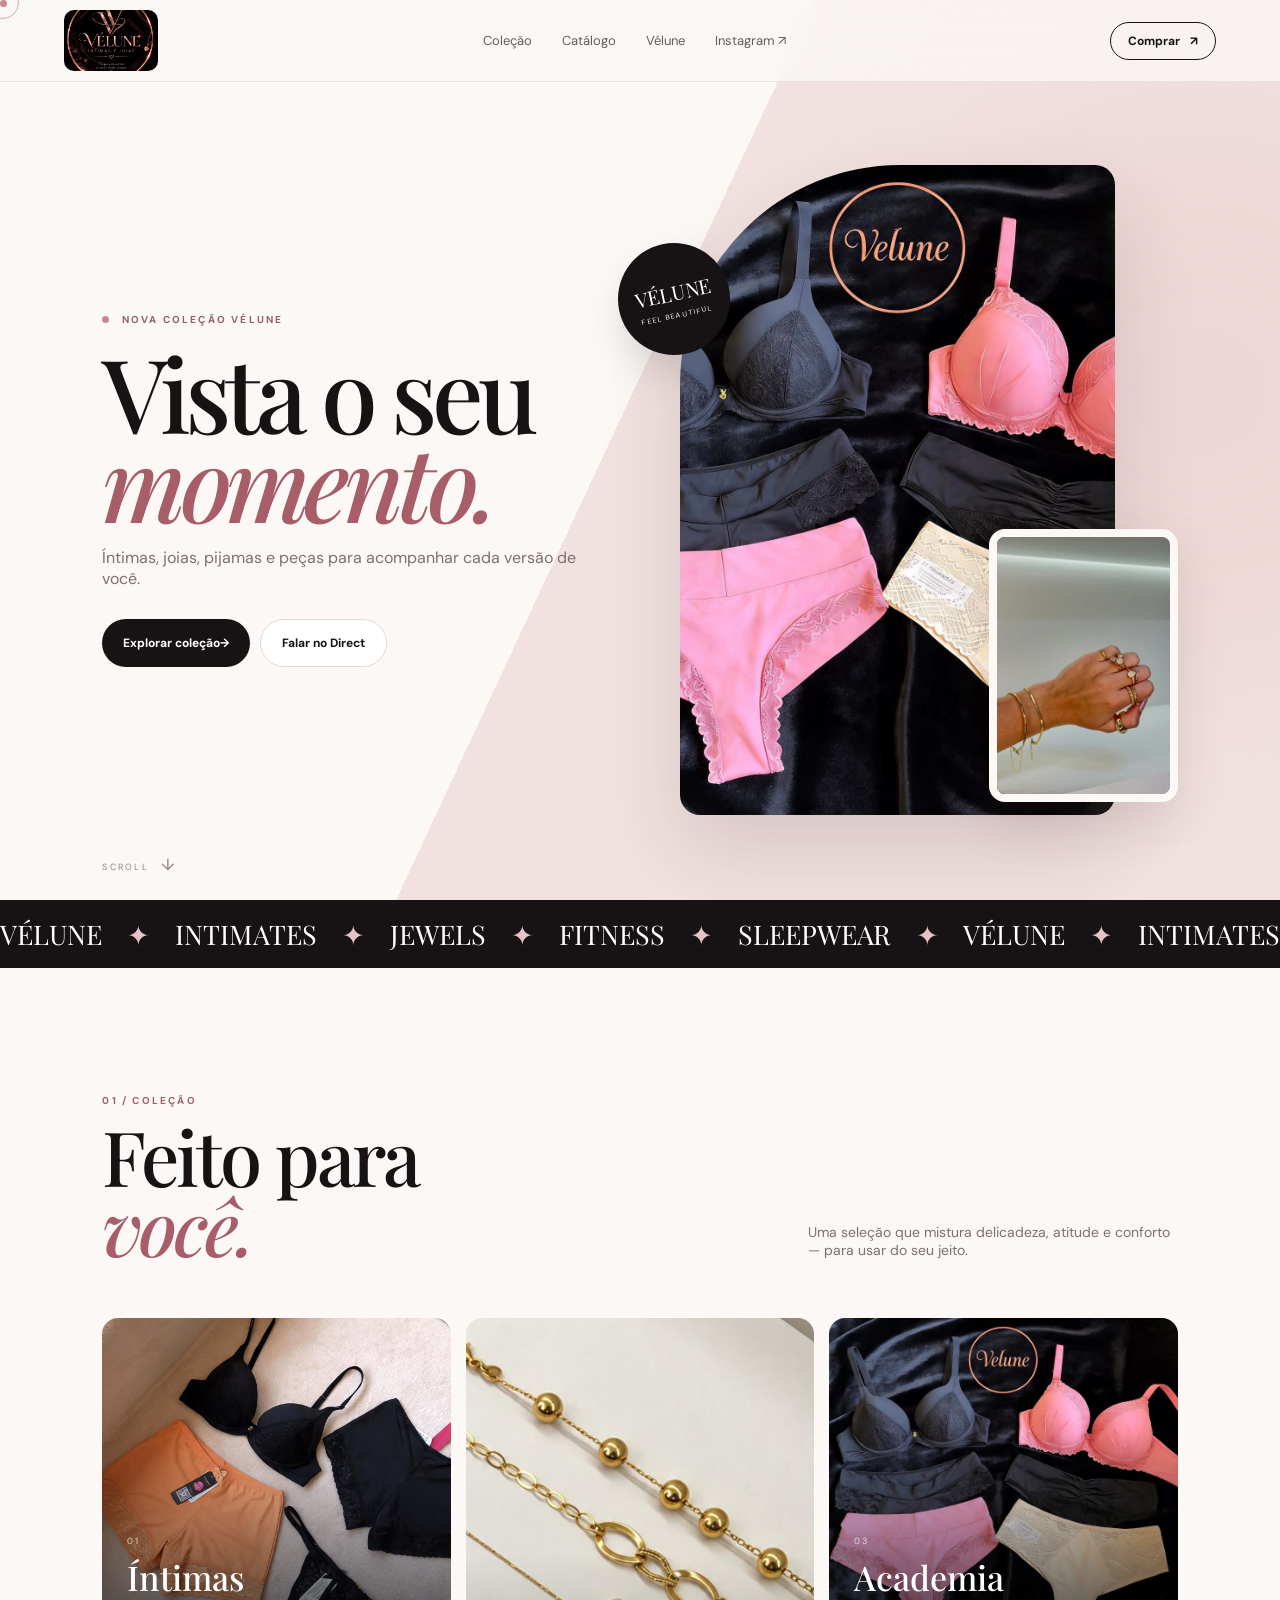
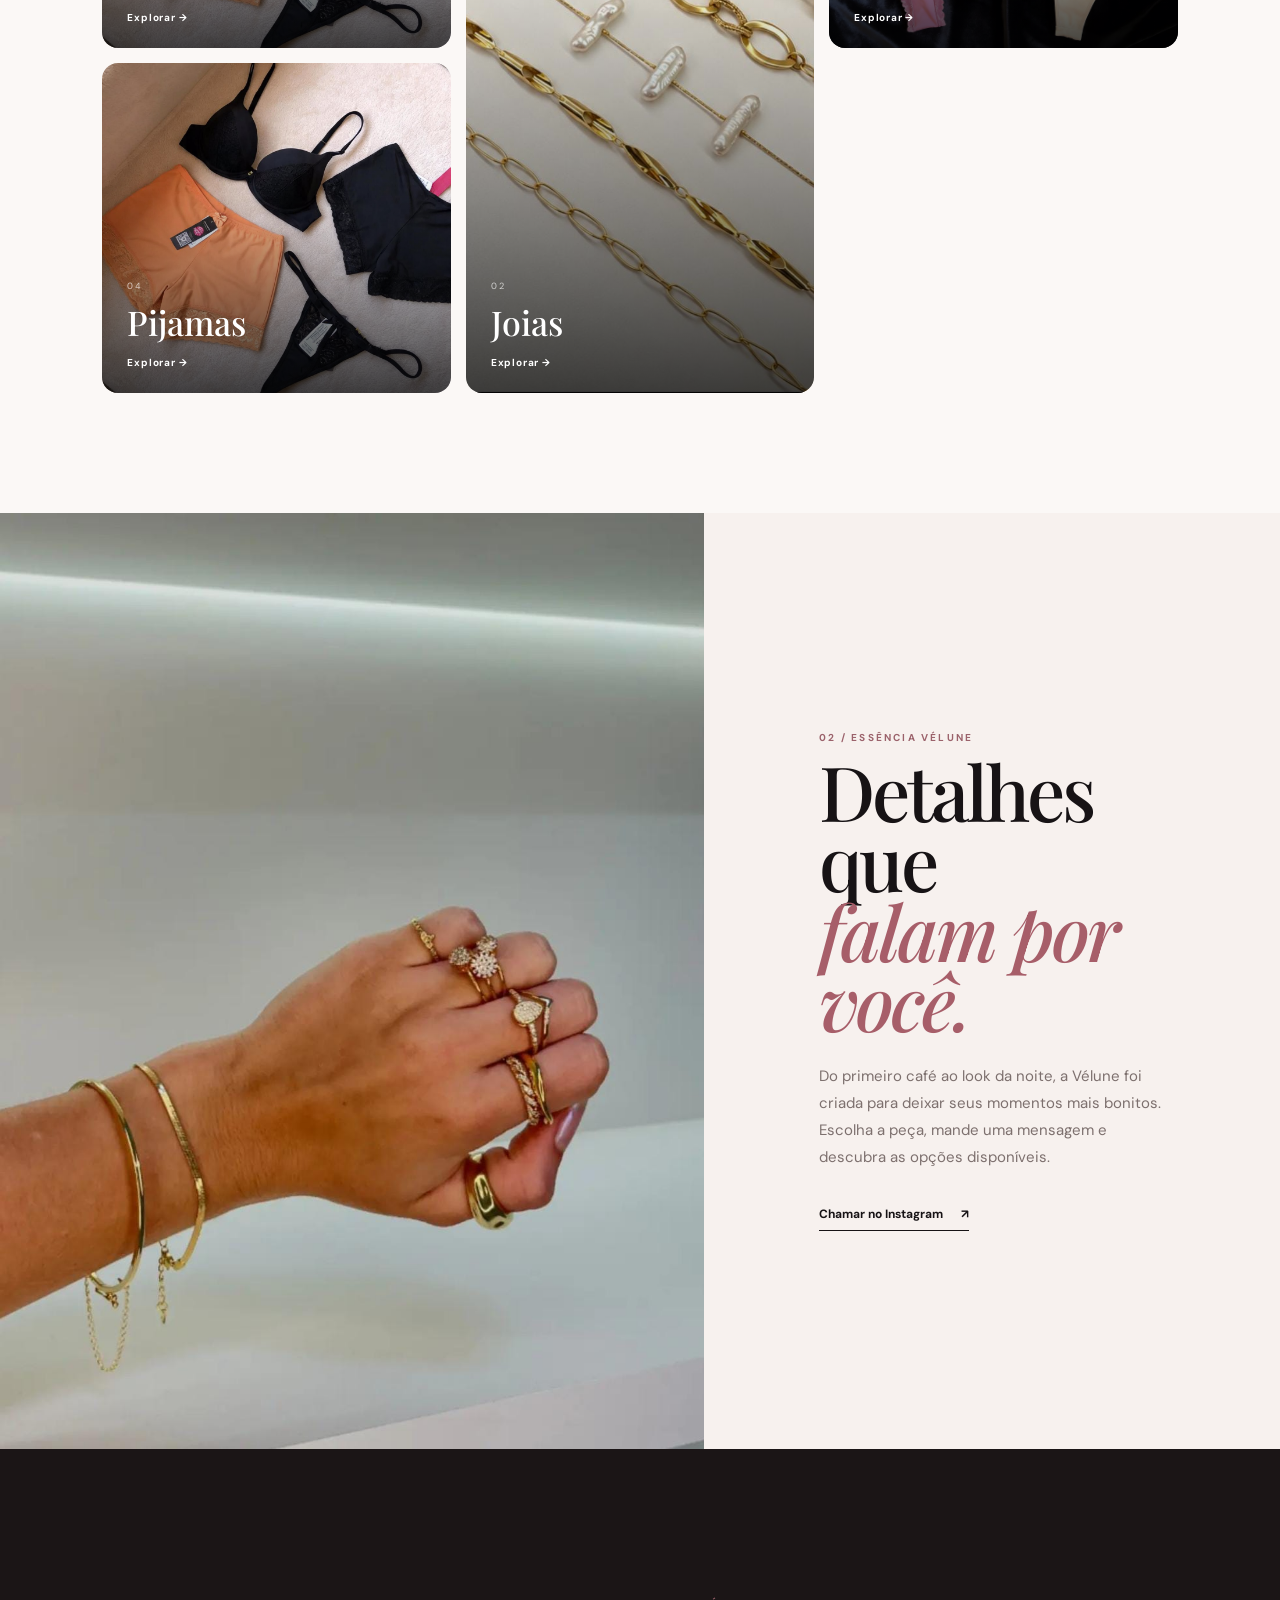
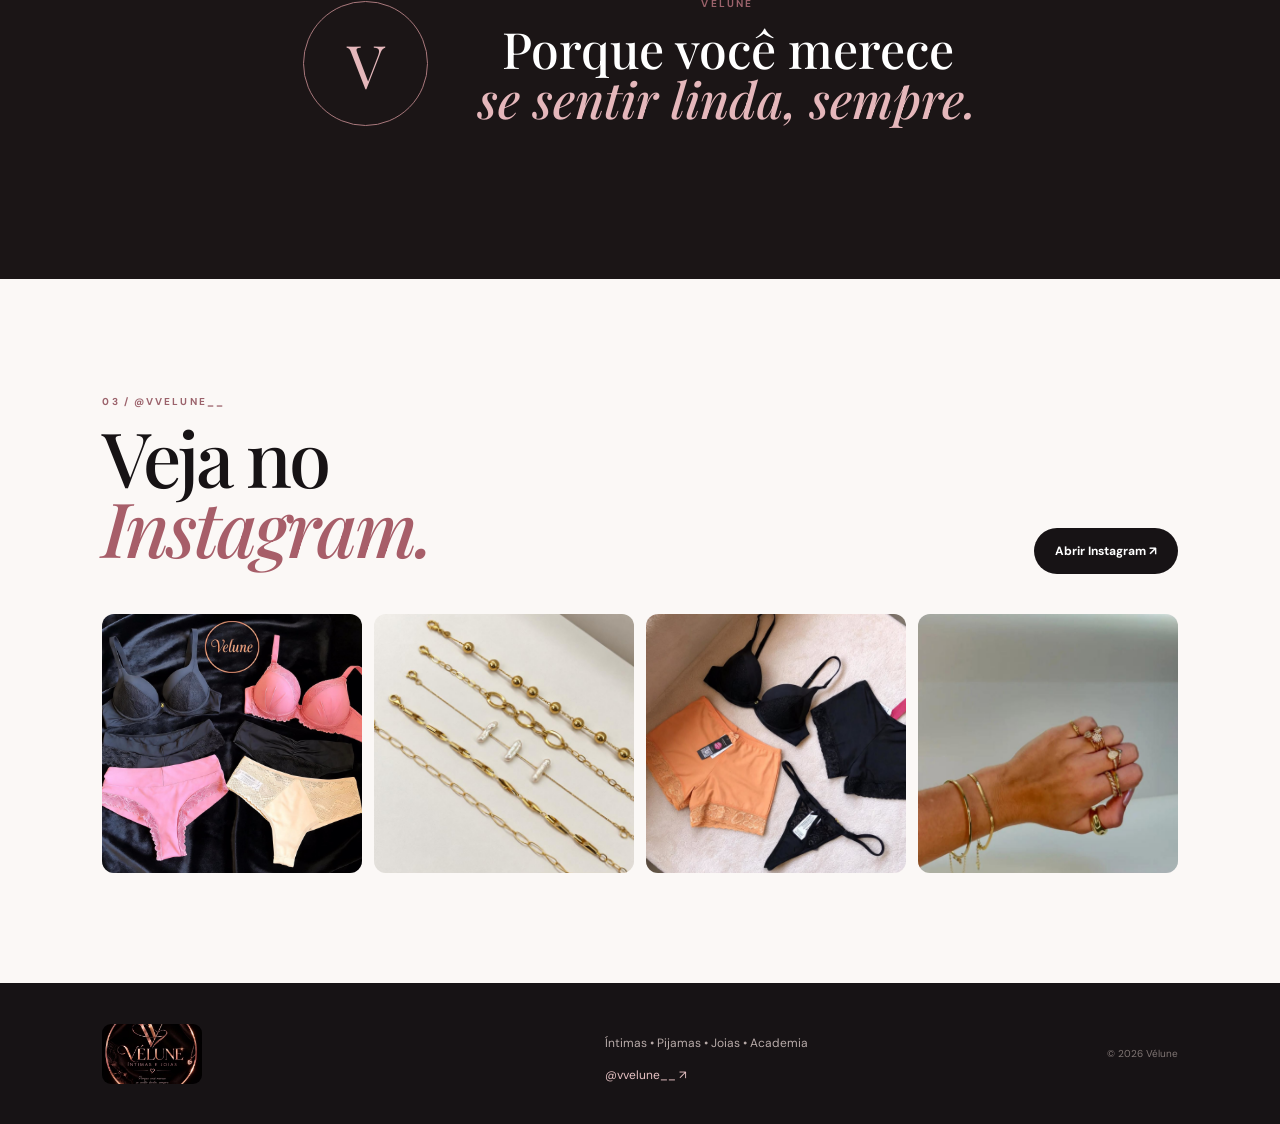
==== index.html @ fad0ec9d "Add files via upload" ====
<!DOCTYPE html>
<html lang="pt-BR">
<head>
<meta charset="UTF-8">
<meta name="viewport" content="width=device-width,initial-scale=1">
<title>Vélune — íntimas, joias & lifestyle</title>
<meta name="description" content="Vélune — lingerie, pijamas, joias e moda fitness.">
<link rel="preconnect" href="https://fonts.googleapis.com">
<link rel="preconnect" href="https://fonts.gstatic.com" crossorigin>
<link href="https://fonts.googleapis.com/css2?family=DM+Sans:wght@400;500;600;700&family=Playfair+Display:ital,wght@0,500;0,600;1,500&display=swap" rel="stylesheet">
<link rel="stylesheet" href="style.css">
</head>
<body>
<div class="cursor"></div>
<div class="cursor-ring"></div>

<header class="header">
  <a href="index.html" class="logo"><img src="assets/logo-principal.jpeg" alt="Vélune"></a>
  <nav class="nav" aria-label="Navegação principal">
    <a href="#colecao">Coleção</a><a href="catalogo.html">Catálogo</a><a href="#sobre">Vélune</a>
    <a href="https://www.instagram.com/vvelune__/" target="_blank" rel="noopener noreferrer" rel="noopener noreferrer">Instagram ↗</a>
  </nav>
  <a class="header-btn" href="catalogo.html">Comprar <span>↗</span></a>
  <button class="menu" aria-label="Abrir menu" aria-expanded="false" type="button">☰</button>
</header>

<main>
<section class="hero">
  <div class="hero-bg"></div>
  <div class="hero-content reveal">
    <div class="pill"><span></span> NOVA COLEÇÃO VÉLUNE</div>
    <h1>Vista o seu<br><i>momento.</i></h1>
    <p>Íntimas, joias, pijamas e peças para acompanhar cada versão de você.</p>
    <div class="hero-buttons">
      <a class="btn btn-dark" href="catalogo.html">Explorar coleção <b>→</b></a>
      <a class="btn btn-light" href="https://ig.me/m/vvelune__" target="_blank" rel="noopener noreferrer">Falar no Direct</a>
    </div>
  </div>
  <div class="hero-gallery reveal">
    <div class="hero-main float"><img src="assets/intimas-variedades.jpeg" alt="Peças Vélune"></div>
    <div class="hero-side float-slow"><img src="assets/joias-mao.jpeg" alt="Joias Vélune"></div>
    <div class="circle-stamp">VÉLUNE<br><small>FEEL BEAUTIFUL</small></div>
  </div>
  <div class="scroll">SCROLL <span>↓</span></div>
</section>

<div class="ticker"><div>VÉLUNE <span>✦</span> INTIMATES <span>✦</span> JEWELS <span>✦</span> FITNESS <span>✦</span> SLEEPWEAR <span>✦</span> VÉLUNE <span>✦</span> INTIMATES <span>✦</span> JEWELS <span>✦</span></div></div>

<section id="colecao" class="section collection">
  <div class="section-top reveal"><div><small>01 / COLEÇÃO</small><h2>Feito para<br><i>você.</i></h2></div><p>Uma seleção que mistura delicadeza, atitude e conforto — para usar do seu jeito.</p></div>
  <div class="cards">
    <a class="collection-card reveal" href="catalogo.html#intimas">
      <img src="assets/intimas-conjunto.jpeg" alt="Íntimas">
      <div class="overlay"></div><div class="card-copy"><span>01</span><h3>Íntimas</h3><b>Explorar →</b></div>
    </a>
    <a class="collection-card tall reveal" href="catalogo.html#joias">
      <img src="assets/joias-colecao.jpeg" alt="Joias">
      <div class="overlay"></div><div class="card-copy"><span>02</span><h3>Joias</h3><b>Explorar →</b></div>
    </a>
    <a class="collection-card reveal" href="catalogo.html#fitness">
      <img src="assets/intimas-variedades.jpeg" alt="Academia — consulte os modelos disponíveis">
      <div class="overlay"></div><div class="card-copy"><span>03</span><h3>Academia</h3><b>Explorar →</b></div>
    </a>
    <a class="collection-card reveal" href="catalogo.html#pijamas">
      <img src="assets/intimas-conjunto.jpeg" alt="Pijamas — consulte os modelos disponíveis">
      <div class="overlay"></div><div class="card-copy"><span>04</span><h3>Pijamas</h3><b>Explorar →</b></div>
    </a>
  </div>
</section>

<section class="editorial">
  <div class="editorial-photo reveal"><img src="assets/joias-mao.jpeg" alt="Joias douradas"></div>
  <div class="editorial-copy reveal">
    <small>02 / ESSÊNCIA VÉLUNE</small>
    <h2>Detalhes que<br><i>falam por você.</i></h2>
    <p>Do primeiro café ao look da noite, a Vélune foi criada para deixar seus momentos mais bonitos. Escolha a peça, mande uma mensagem e descubra as opções disponíveis.</p>
    <a class="underlink" href="https://ig.me/m/vvelune__" target="_blank" rel="noopener noreferrer">Chamar no Instagram <span>↗</span></a>
  </div>
</section>

<section id="sobre" class="statement reveal">
  <div class="statement-mark">V</div>
  <div><small>VÉLUNE</small><h2>Porque você merece<br><i>se sentir linda, sempre.</i></h2></div>
</section>

<section class="instagram">
  <div class="ig-head reveal"><div><small>03 / @VVELUNE__</small><h2>Veja no<br><i>Instagram.</i></h2></div><a href="https://www.instagram.com/vvelune__/" target="_blank" rel="noopener noreferrer" class="btn btn-dark">Abrir Instagram ↗</a></div>
  <div class="ig-grid">
    <img class="reveal" src="assets/intimas-variedades.jpeg" alt="">
    <img class="reveal" src="assets/joias-colecao.jpeg" alt="">
    <img class="reveal" src="assets/intimas-conjunto.jpeg" alt="">
    <img class="reveal" src="assets/joias-mao.jpeg" alt="">
  </div>
</section>
</main>

<footer><div class="footer-logo"><img src="assets/logo-principal.jpeg" alt="Vélune"></div><div><p>Íntimas • Pijamas • Joias • Academia</p><a href="https://www.instagram.com/vvelune__/" target="_blank" rel="noopener noreferrer">@vvelune__ ↗</a></div><small>© 2026 Vélune</small></footer>
<script src="script.js"></script>
</body>
</html>
---- style.css ----
:root{--ink:#171315;--rose:#c88791;--rose2:#e8c3c5;--cream:#f7f1ee;--line:#e6d9d5;--muted:#7d706e;--white:#fff}
*{box-sizing:border-box}html{scroll-behavior:smooth}body{margin:0;color:var(--ink);background:#fbf8f6;font-family:"DM Sans",sans-serif;overflow-x:hidden}a{text-decoration:none;color:inherit}img{display:block;width:100%;height:100%;object-fit:cover}.header{height:82px;padding:9px 5vw;display:flex;align-items:center;justify-content:space-between;gap:30px;position:fixed;top:0;width:100%;z-index:30;background:rgba(251,248,246,.8);backdrop-filter:blur(18px);border-bottom:1px solid rgba(230,217,213,.65)}.logo{width:94px;height:61px;border-radius:10px;overflow:hidden;background:#fff}.nav{display:flex;gap:30px;font-size:13px;color:#665c59}.nav a{position:relative;padding:8px 0}.nav a:after{content:"";position:absolute;left:0;bottom:0;width:0;height:1px;background:var(--rose);transition:.3s}.nav a:hover:after,.nav .active:after{width:100%}.header-btn{border:1px solid var(--ink);border-radius:100px;padding:10px 17px;font-size:12px;font-weight:700}.header-btn span{margin-left:7px}.menu{display:none;background:none;border:0;font-size:22px}.hero{min-height:100vh;padding:150px 8vw 70px;display:grid;grid-template-columns:.95fr 1.05fr;gap:6vw;align-items:center;position:relative;overflow:hidden;background:linear-gradient(115deg,#fbf8f6 48%,#f1e2df 48%)}.hero-bg{position:absolute;width:600px;height:600px;border-radius:50%;background:#e7c1c3;filter:blur(90px);opacity:.3;right:-220px;top:90px;animation:pulse 7s ease-in-out infinite}.hero-content{position:relative;z-index:2}.pill{font-size:10px;letter-spacing:.22em;font-weight:700;color:#916069}.pill span{display:inline-block;width:7px;height:7px;border-radius:50%;background:var(--rose);margin-right:8px;animation:blink 1.5s infinite}.hero h1{font-family:"Playfair Display",serif;font-size:clamp(62px,8vw,112px);line-height:.86;font-weight:500;letter-spacing:-.055em;margin:22px 0}.hero h1 i,.section h2 i,.editorial h2 i,.statement h2 i,.ig-head h2 i,.catalog-hero h1 i{font-weight:500;color:#a75e69}.hero-content>p{max-width:480px;color:var(--muted);font-size:16px}.hero-buttons{display:flex;gap:10px;flex-wrap:wrap;margin-top:30px}.btn{display:inline-flex;align-items:center;justify-content:center;padding:15px 21px;border-radius:100px;font-size:12px;font-weight:700;transition:.25s}.btn:hover{transform:translateY(-4px);box-shadow:0 15px 30px #4c25251a}.btn-dark{background:var(--ink);color:#fff}.btn-light{background:#fff;border:1px solid var(--line)}.hero-gallery{height:650px;position:relative;max-width:630px;width:100%;justify-self:end}.hero-main{position:absolute;inset:0 12% 0 5%;border-radius:220px 20px 20px 20px;overflow:hidden;box-shadow:0 35px 80px #44282a26}.hero-side{position:absolute;width:36%;height:42%;right:0;bottom:2%;border:8px solid #fbf8f6;border-radius:16px;overflow:hidden;box-shadow:0 20px 50px #44282a20}.circle-stamp{position:absolute;left:-35px;top:12%;width:112px;height:112px;border-radius:50%;background:var(--ink);color:#fff;display:flex;flex-direction:column;align-items:center;justify-content:center;text-align:center;font-family:"Playfair Display",serif;font-size:20px;transform:rotate(-12deg);box-shadow:0 20px 40px #0002}.circle-stamp small{font:7px "DM Sans";letter-spacing:.18em;margin-top:5px}.float{animation:float 5s ease-in-out infinite}.float-slow{animation:float 6.5s ease-in-out infinite reverse}.scroll{position:absolute;bottom:25px;left:8vw;font-size:9px;letter-spacing:.25em;color:#8e817e}.scroll span{font-size:16px;margin-left:8px}.ticker{overflow:hidden;white-space:nowrap;background:var(--ink);color:#fff;font-family:"Playfair Display",serif;font-size:27px;padding:16px 0}.ticker div{display:inline-block;animation:ticker 25s linear infinite}.ticker span{color:var(--rose2);margin:0 18px}.section{padding:120px 8vw}.section-top{display:flex;justify-content:space-between;align-items:end;margin-bottom:45px}.section-top small,.editorial small,.statement small,.ig-head small,.catalog-hero small{font-size:10px;letter-spacing:.22em;font-weight:700;color:#9b626b}.section h2,.editorial h2,.ig-head h2{font:500 clamp(48px,6vw,76px)/.92 "Playfair Display";letter-spacing:-.04em;margin:12px 0}.section-top>p{max-width:370px;color:var(--muted);font-size:14px}.cards{display:grid;grid-template-columns:1fr 1fr 1fr;grid-auto-rows:330px;gap:15px}.collection-card{position:relative;overflow:hidden;border-radius:16px;cursor:pointer}.collection-card.tall{grid-row:span 2}.collection-card img{transition:transform .8s cubic-bezier(.2,.8,.2,1)}.collection-card:hover img{transform:scale(1.08)}.overlay{position:absolute;inset:0;background:linear-gradient(transparent 35%,#000b)}.card-copy{position:absolute;left:25px;right:25px;bottom:22px;color:#fff}.card-copy span{font-size:9px;letter-spacing:.2em;opacity:.7}.card-copy h3{font:500 34px "Playfair Display";margin:5px 0}.card-copy b{font-size:10px;letter-spacing:.08em}.editorial{display:grid;grid-template-columns:1.1fr .9fr;min-height:700px;background:var(--cream)}.editorial-photo{min-height:600px;overflow:hidden}.editorial-photo img{transition:transform 1.2s}.editorial:hover .editorial-photo img{transform:scale(1.04)}.editorial-copy{padding:80px 9vw;display:flex;flex-direction:column;justify-content:center}.editorial-copy p{max-width:480px;color:var(--muted);font-size:15px;line-height:1.8}.underlink{font-weight:700;font-size:12px;border-bottom:1px solid var(--ink);width:max-content;padding-bottom:8px;margin-top:20px}.underlink span{margin-left:15px}.statement{min-height:430px;background:#1b1516;color:#fff;display:flex;align-items:center;justify-content:center;text-align:center;gap:50px;padding:70px 20px}.statement-mark{width:125px;height:125px;border:1px solid #a9787c;border-radius:50%;display:grid;place-items:center;font:60px "Playfair Display";color:#e5b7bb;animation:spin 16s linear infinite}.statement h2{font:500 50px/1 "Playfair Display";margin:12px 0}.statement h2 i{color:#e5b7bb}.instagram{padding:110px 8vw}.ig-head{display:flex;justify-content:space-between;align-items:end;margin-bottom:40px}.ig-grid{display:grid;grid-template-columns:repeat(4,1fr);gap:12px}.ig-grid img{aspect-ratio:1/1;border-radius:12px;transition:transform .4s}.ig-grid img:hover{transform:translateY(-8px) rotate(1deg)}footer{background:var(--ink);color:#fff;padding:40px 8vw;display:grid;grid-template-columns:1fr 1fr auto;align-items:center;gap:30px}footer img{width:100px;height:60px;border-radius:9px}footer p,footer a{font-size:12px;color:#b8aba9}footer a{color:#e8c3c5}footer small{font-size:10px;color:#807674}.catalog-hero{padding:180px 8vw 85px;background:radial-gradient(circle at 75% 20%,#eac8ca,#fbf8f6 35%)}.catalog-hero h1{font:500 clamp(65px,9vw,120px)/.86 "Playfair Display";margin:20px 0}.catalog-hero p{max-width:600px;color:var(--muted);font-size:15px}.filters{position:sticky;top:82px;z-index:10;padding:18px 8vw;background:#fbf8f6ee;backdrop-filter:blur(14px);display:flex;gap:8px;border-bottom:1px solid var(--line)}.filters button{border:1px solid var(--line);background:#fff;padding:10px 17px;border-radius:100px;font:12px "DM Sans";cursor:pointer}.filters button.active,.filters button:hover{background:var(--ink);color:#fff}.products{padding:55px 8vw 100px;display:grid;grid-template-columns:repeat(4,1fr);gap:18px}.product{background:#fff;border:1px solid var(--line);border-radius:14px;overflow:hidden;transition:.35s}.product:hover{transform:translateY(-8px);box-shadow:0 25px 60px #4d2b2b18}.product-img{aspect-ratio:4/5;overflow:hidden}.product-img img{transition:transform .6s}.product:hover .product-img img{transform:scale(1.06)}.product-info{padding:17px}.product-info small{font-size:9px;letter-spacing:.2em;color:#9b626b}.product-info h3{font:500 23px "Playfair Display";margin:7px 0}.product-info strong{display:block;margin:9px 0 15px}.product-info a{font-size:11px;font-weight:700;border-top:1px solid var(--line);display:block;padding-top:12px}.catalog-bottom{margin:0 8vw 90px;padding:55px;text-align:center;background:#ead0d1;border-radius:20px}.catalog-bottom h2{font:500 50px "Playfair Display";margin:0 0 10px}.catalog-bottom p{color:#705c5d}.reveal{opacity:0;transform:translateY(35px);transition:opacity .8s ease,transform .8s ease}.reveal.visible{opacity:1;transform:none}.cursor,.cursor-ring{display:none;position:fixed;pointer-events:none;z-index:100}.cursor{width:7px;height:7px;background:var(--rose);border-radius:50%}.cursor-ring{width:32px;height:32px;border:1px solid #b56c7588;border-radius:50%;margin:-13px 0 0 -13px;transition:.08s}@keyframes float{50%{transform:translateY(-13px) rotate(1deg)}}@keyframes pulse{50%{transform:scale(1.15);opacity:.42}}@keyframes blink{50%{opacity:.25}}@keyframes ticker{to{transform:translateX(-50%)}}@keyframes spin{to{transform:rotate(360deg)}}@media(min-width:1000px){.cursor,.cursor-ring{display:block}}@media(max-width:850px){.header{height:70px;padding:8px 18px}.nav{display:none}.menu{display:block}.header-btn{font-size:10px}.hero{padding:125px 20px 60px;display:block;background:#fbf8f6}.hero h1{font-size:65px}.hero-gallery{height:480px;margin-top:35px}.hero-main{inset:0 8% 0 3%;border-radius:170px 15px 15px 15px}.hero-side{width:40%;height:40%}.circle-stamp{left:-5px}.scroll{display:none}.section,.instagram{padding:75px 20px}.section-top,.ig-head{display:block}.section-top>p{margin-top:25px}.cards{grid-template-columns:1fr 1fr;grid-auto-rows:260px}.collection-card.tall{grid-row:span 2}.editorial{grid-template-columns:1fr}.editorial-photo{min-height:430px}.editorial-copy{padding:60px 25px}.statement{display:block}.statement-mark{margin:0 auto 30px}.statement h2{font-size:39px}.ig-grid{grid-template-columns:1fr 1fr}.products{grid-template-columns:1fr 1fr;padding:35px 20px 70px}.filters{padding:12px 20px;top:70px;overflow:auto}.catalog-hero{padding:135px 20px 65px}.catalog-bottom{margin:0 20px 70px;padding:35px 20px}.catalog-bottom h2{font-size:38px}footer{grid-template-columns:1fr;padding:35px 20px}}@media(max-width:480px){.hero h1{font-size:56px}.hero-gallery{height:390px}.cards{grid-auto-rows:220px}.card-copy h3{font-size:27px}.products{gap:10px}.product-info{padding:12px}.product-info h3{font-size:19px}}

/* Correções de navegação, filtros e acessibilidade */
.nav{display:flex;gap:30px;font-size:13px;color:#665c59;align-items:center}
.nav a{position:relative;padding:8px 0}
.nav a:after{content:"";position:absolute;left:0;bottom:0;width:0;height:1px;background:var(--rose);transition:.3s}
.nav a:hover:after,.nav a.active:after{width:100%}
.product.is-hidden{display:none}
.product.visible{opacity:1;transform:none}
.menu{cursor:pointer;line-height:1}

@media(max-width:850px){
  .nav{
    position:absolute;
    top:70px;
    left:12px;
    right:12px;
    display:flex;
    flex-direction:column;
    align-items:stretch;
    gap:2px;
    padding:10px;
    background:rgba(251,248,246,.97);
    border:1px solid var(--line);
    border-radius:16px;
    box-shadow:0 18px 50px rgba(40,20,20,.12);
    backdrop-filter:blur(18px);
    opacity:0;
    visibility:hidden;
    transform:translateY(-8px);
    transition:.22s ease;
  }
  .nav.open{opacity:1;visibility:visible;transform:none}
  .nav a{padding:13px 12px;border-radius:10px}
  .nav a:hover{background:#f4e7e5}
  .nav a:after{display:none}
  .header-btn{margin-left:auto}
  .header{gap:10px}
  .logo{width:82px;height:54px}
  .products{grid-template-columns:repeat(2,minmax(0,1fr))}
}
@media(max-width:480px){
  .header-btn{padding:9px 12px}
  .products{grid-template-columns:1fr}
  .product-info h3{font-size:21px}
  .filters{scrollbar-width:none}
  .filters::-webkit-scrollbar{display:none}
}
@media(prefers-reduced-motion:reduce){
  html{scroll-behavior:auto}
  *,*::before,*::after{animation-duration:.01ms!important;animation-iteration-count:1!important;transition-duration:.01ms!important}
}
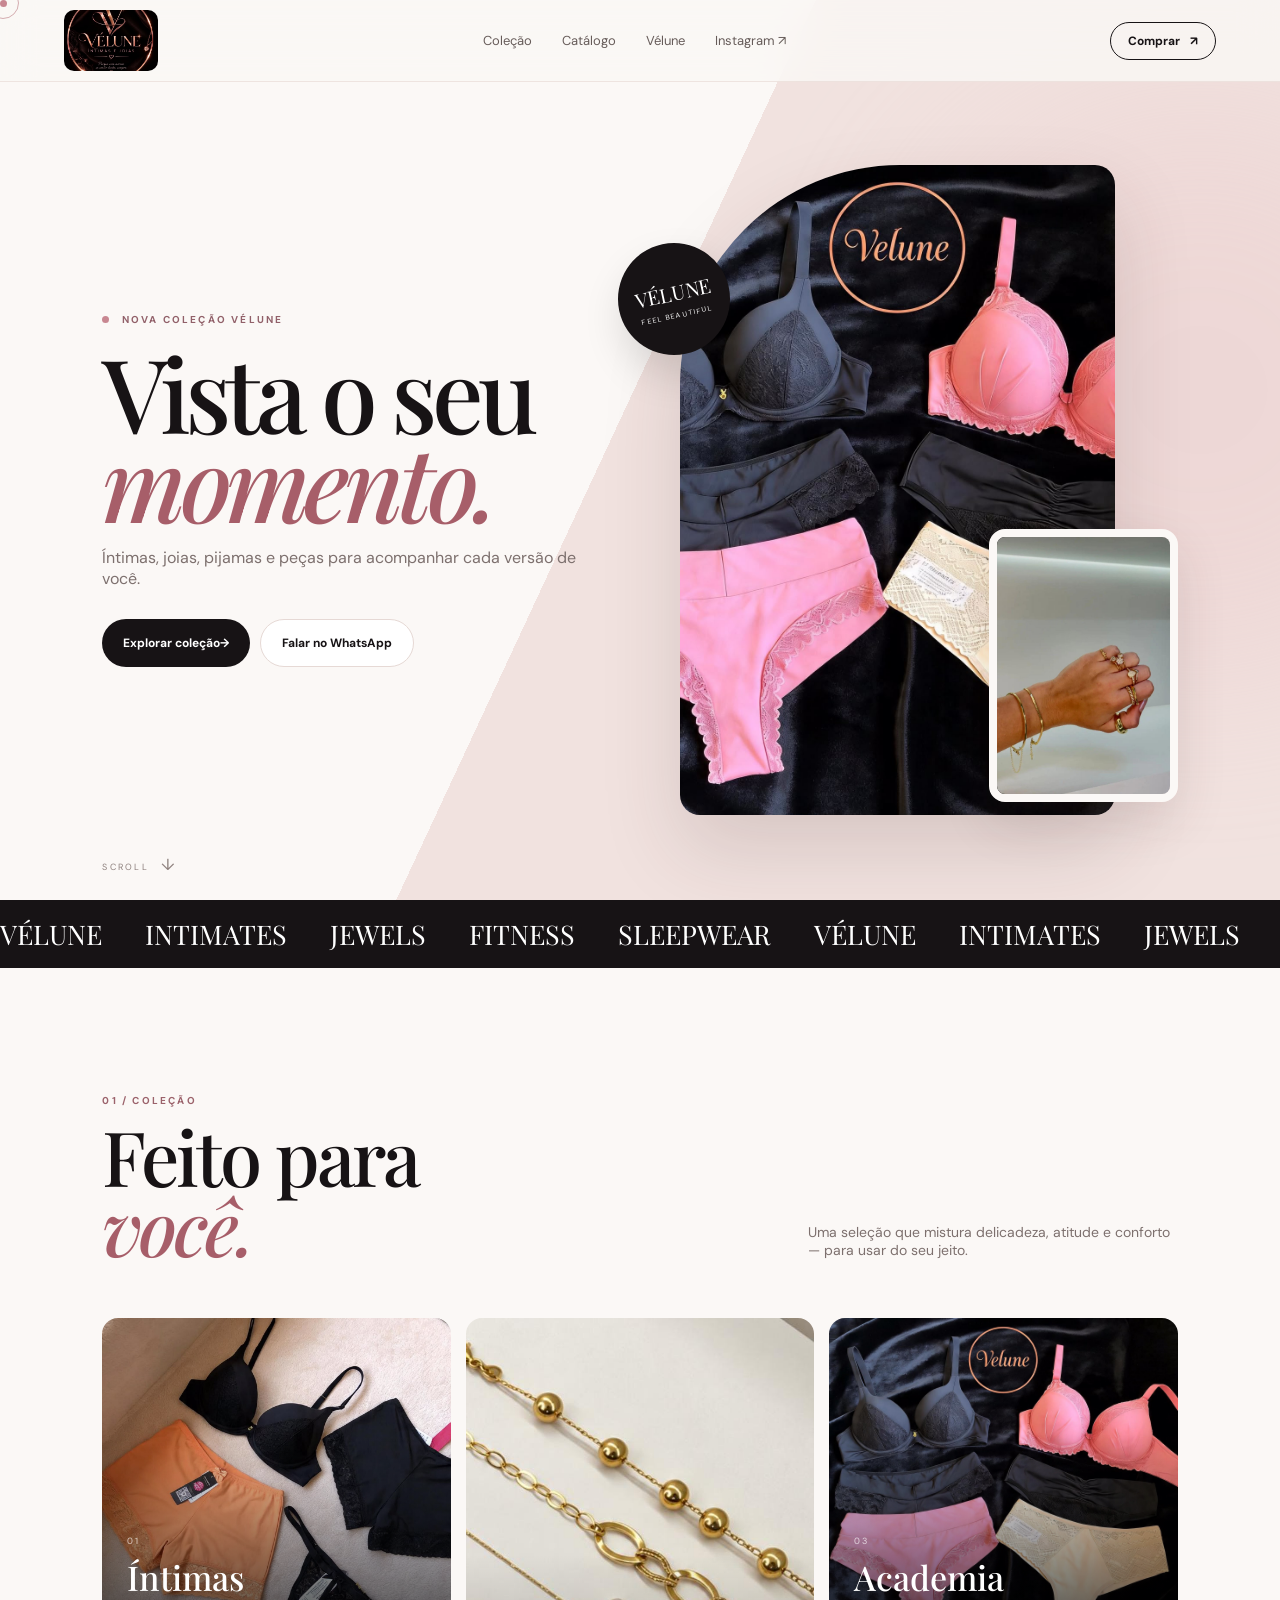
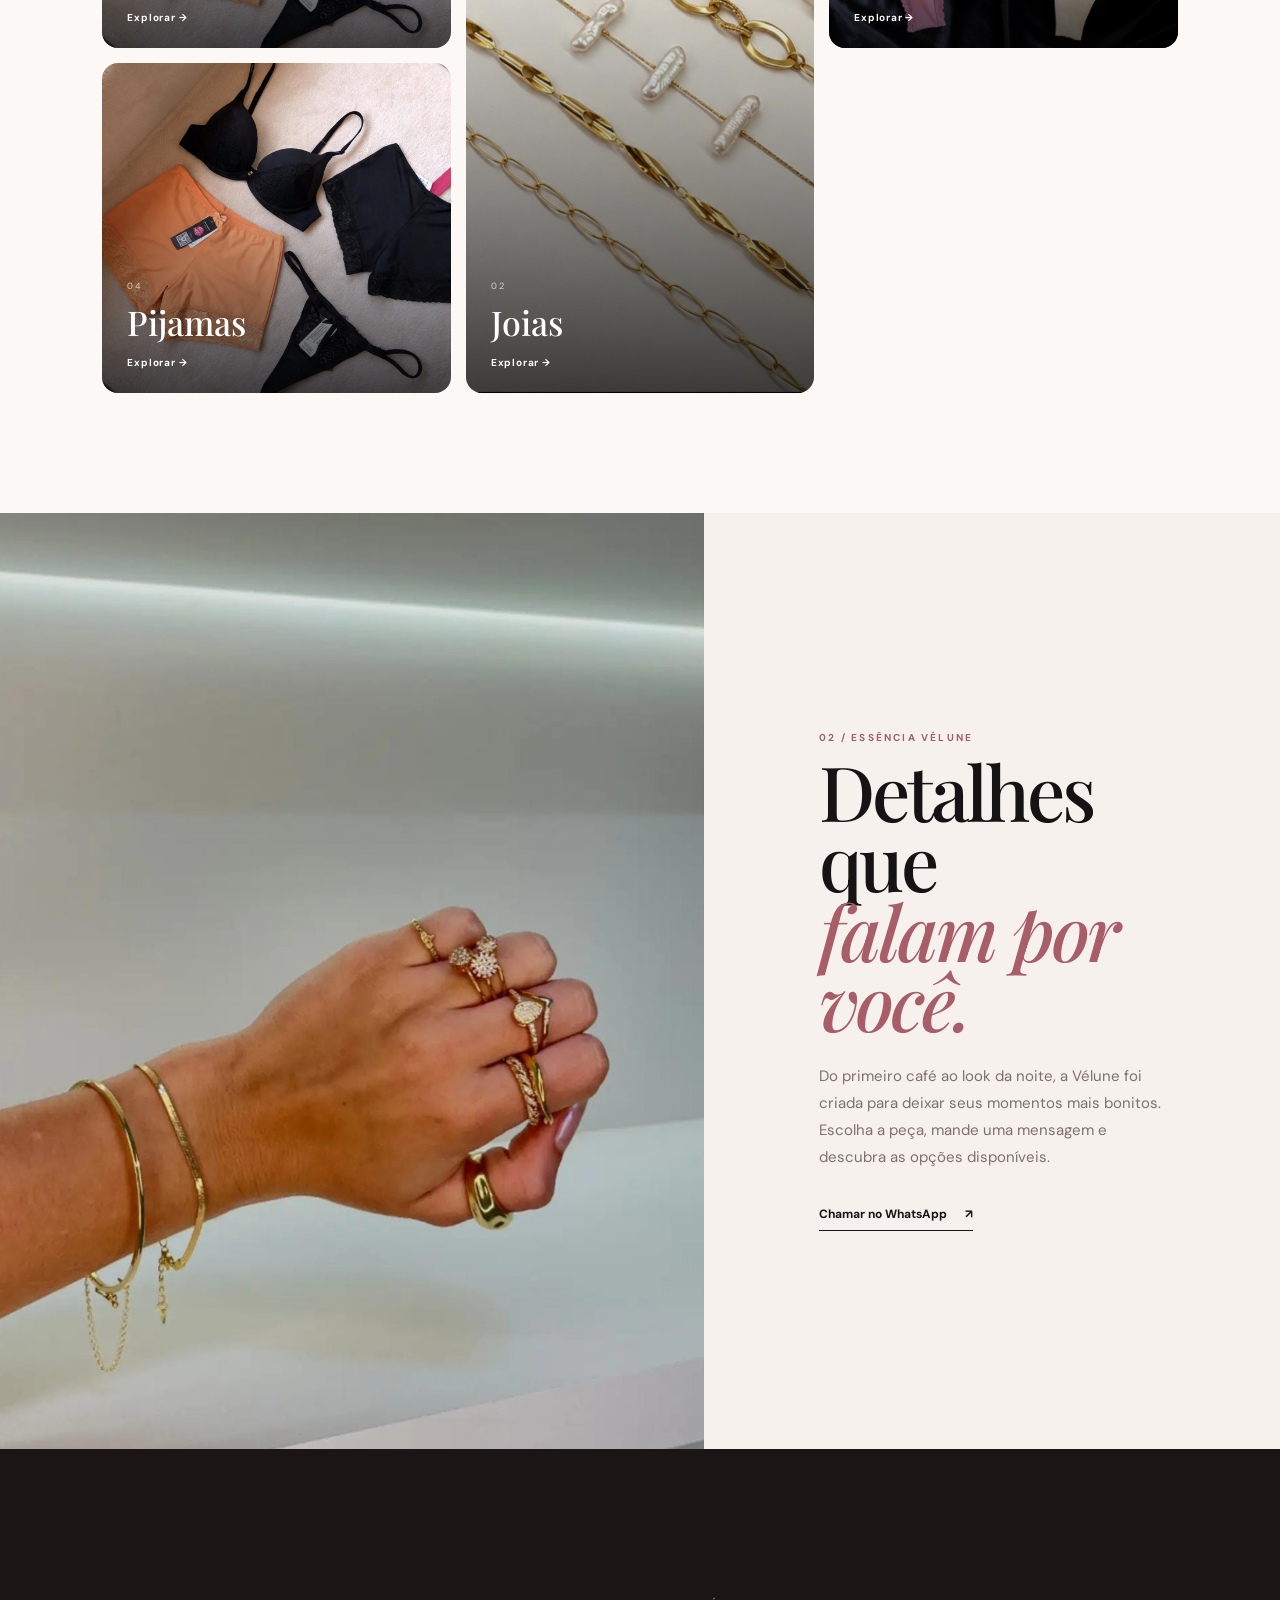
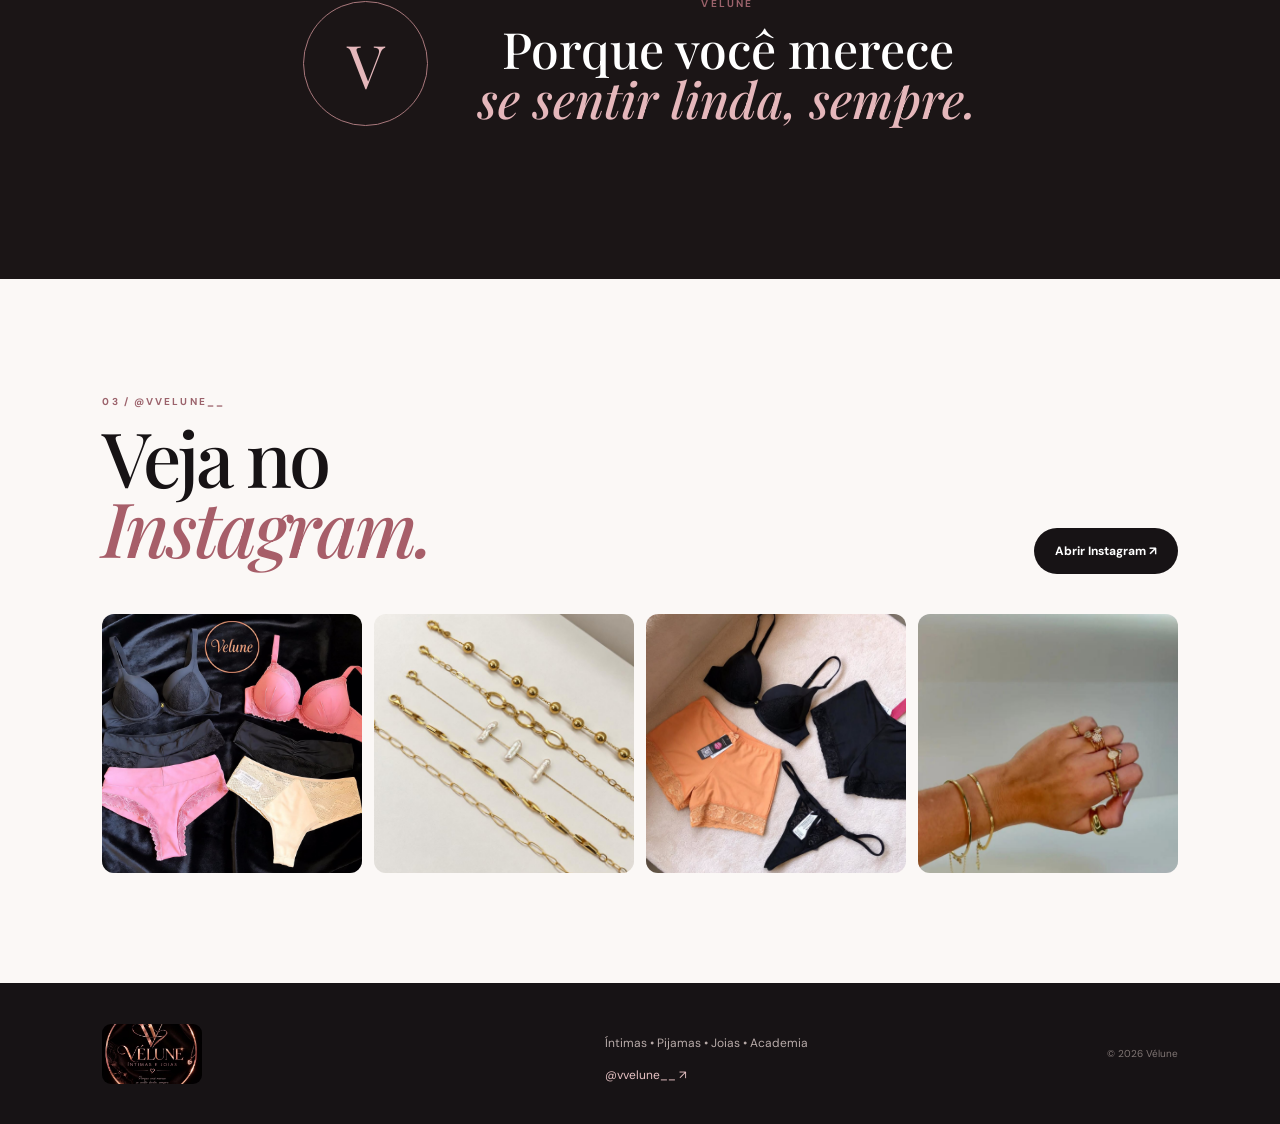
==== commit a0576220: "Add files via upload" ====
--- a/index.html
+++ b/index.html
@@ -18,10 +18,10 @@
   <a href="index.html" class="logo"><img src="assets/logo-principal.jpeg" alt="Vélune"></a>
   <nav class="nav" aria-label="Navegação principal">
     <a href="#colecao">Coleção</a><a href="catalogo.html">Catálogo</a><a href="#sobre">Vélune</a>
-    <a href="https://www.instagram.com/vvelune__/" target="_blank" rel="noopener noreferrer" rel="noopener noreferrer">Instagram ↗</a>
+    <a href="https://www.instagram.com/vvelune__/" target="_blank" rel="noopener noreferrer">Instagram ↗</a>
   </nav>
   <a class="header-btn" href="catalogo.html">Comprar <span>↗</span></a>
-  <button class="menu" aria-label="Abrir menu" aria-expanded="false" type="button">☰</button>
+  <button class="menu" aria-label="Abrir menu" aria-expanded="false" type="button"></button>
 </header>
 
 <main>
@@ -33,7 +33,7 @@
     <p>Íntimas, joias, pijamas e peças para acompanhar cada versão de você.</p>
     <div class="hero-buttons">
       <a class="btn btn-dark" href="catalogo.html">Explorar coleção <b>→</b></a>
-      <a class="btn btn-light" href="https://ig.me/m/vvelune__" target="_blank" rel="noopener noreferrer">Falar no Direct</a>
+      <a class="btn btn-light" href="https://wa.me/5548996984121" target="_blank" rel="noopener noreferrer">Falar no WhatsApp</a>
     </div>
   </div>
   <div class="hero-gallery reveal">
@@ -44,7 +44,7 @@
   <div class="scroll">SCROLL <span>↓</span></div>
 </section>
 
-<div class="ticker"><div>VÉLUNE <span>✦</span> INTIMATES <span>✦</span> JEWELS <span>✦</span> FITNESS <span>✦</span> SLEEPWEAR <span>✦</span> VÉLUNE <span>✦</span> INTIMATES <span>✦</span> JEWELS <span>✦</span></div></div>
+<div class="ticker"><div>VÉLUNE <span></span> INTIMATES <span></span> JEWELS <span></span> FITNESS <span></span> SLEEPWEAR <span></span> VÉLUNE <span></span> INTIMATES <span></span> JEWELS <span></span></div></div>
 
 <section id="colecao" class="section collection">
   <div class="section-top reveal"><div><small>01 / COLEÇÃO</small><h2>Feito para<br><i>você.</i></h2></div><p>Uma seleção que mistura delicadeza, atitude e conforto — para usar do seu jeito.</p></div>
@@ -74,7 +74,7 @@
     <small>02 / ESSÊNCIA VÉLUNE</small>
     <h2>Detalhes que<br><i>falam por você.</i></h2>
     <p>Do primeiro café ao look da noite, a Vélune foi criada para deixar seus momentos mais bonitos. Escolha a peça, mande uma mensagem e descubra as opções disponíveis.</p>
-    <a class="underlink" href="https://ig.me/m/vvelune__" target="_blank" rel="noopener noreferrer">Chamar no Instagram <span>↗</span></a>
+    <a class="underlink" href="https://wa.me/5548996984121" target="_blank" rel="noopener noreferrer">Chamar no WhatsApp <span>↗</span></a>
   </div>
 </section>
 
--- a/style.css
+++ b/style.css
@@ -51,3 +51,5 @@
   html{scroll-behavior:auto}
   *,*::before,*::after{animation-duration:.01ms!important;animation-iteration-count:1!important;transition-duration:.01ms!important}
 }
+
+.whatsapp-link{font-weight:600}.whatsapp-link:hover{color:#7d5b58}
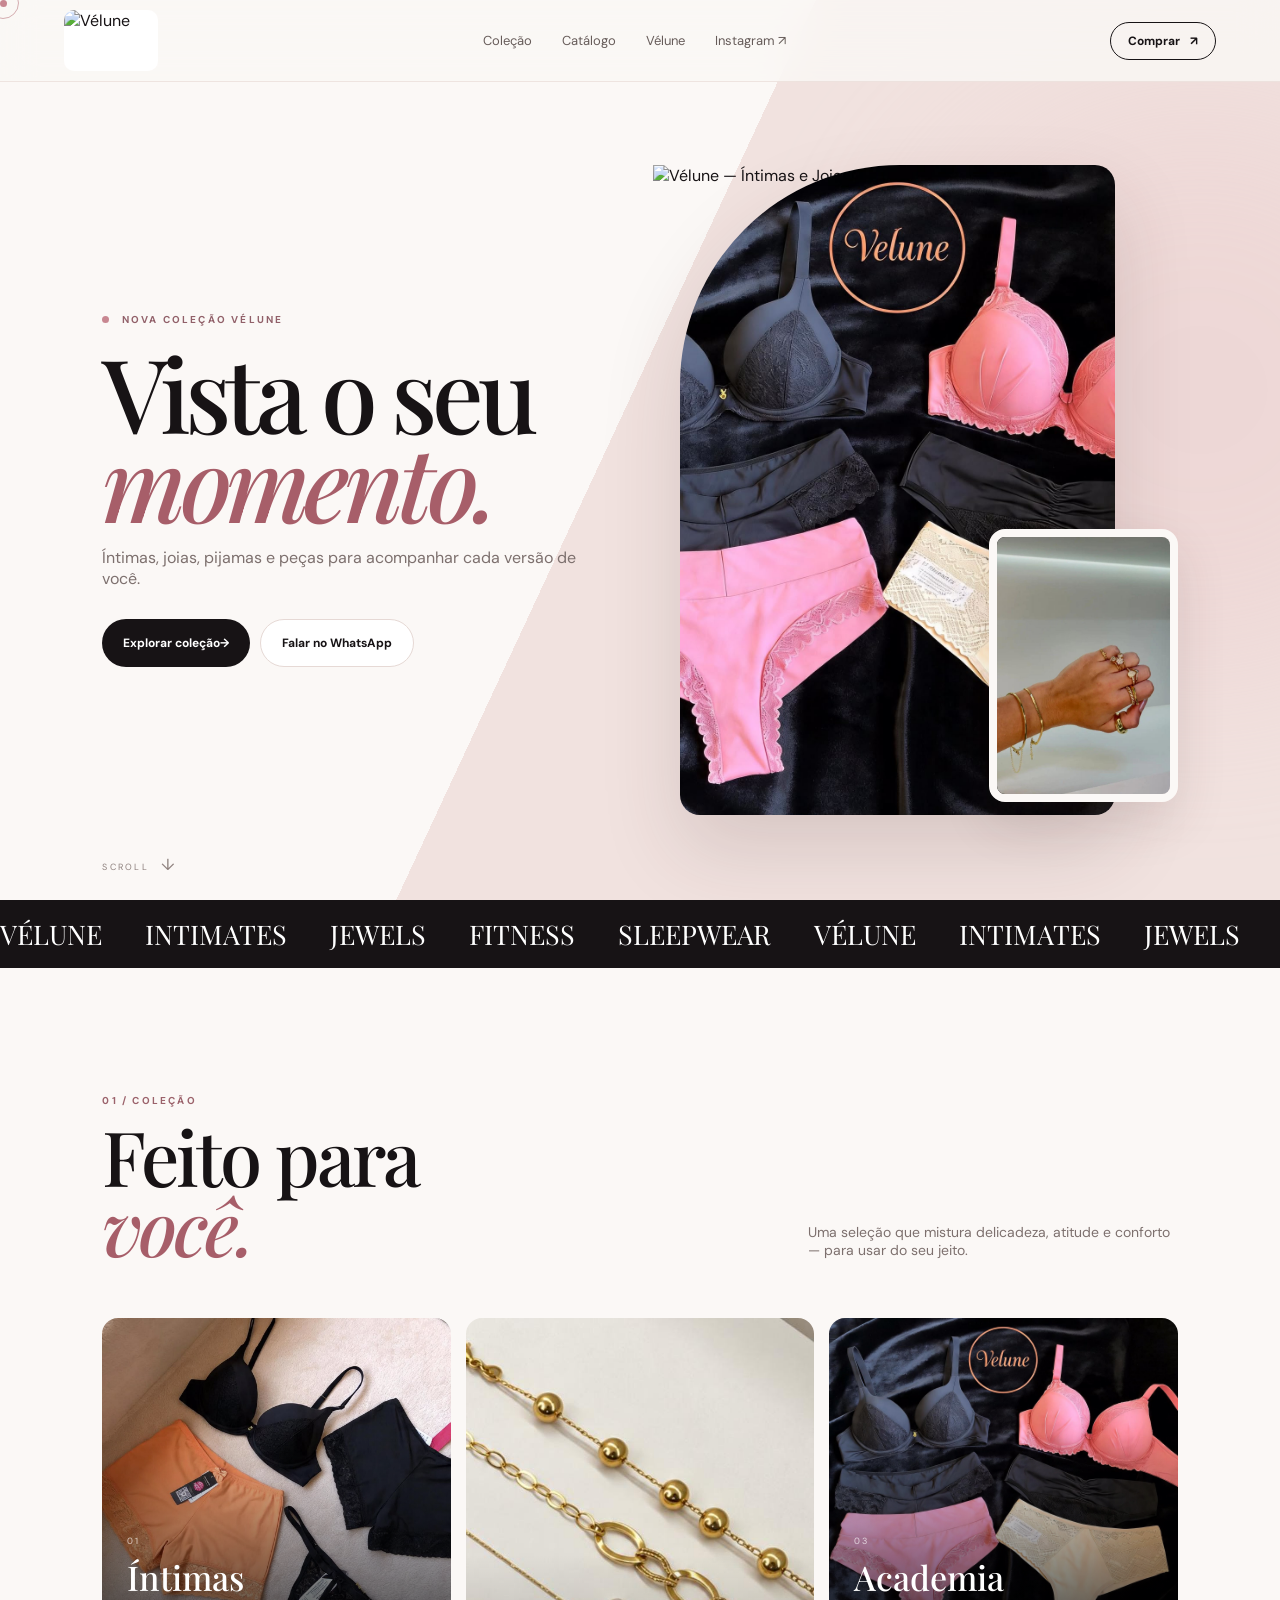
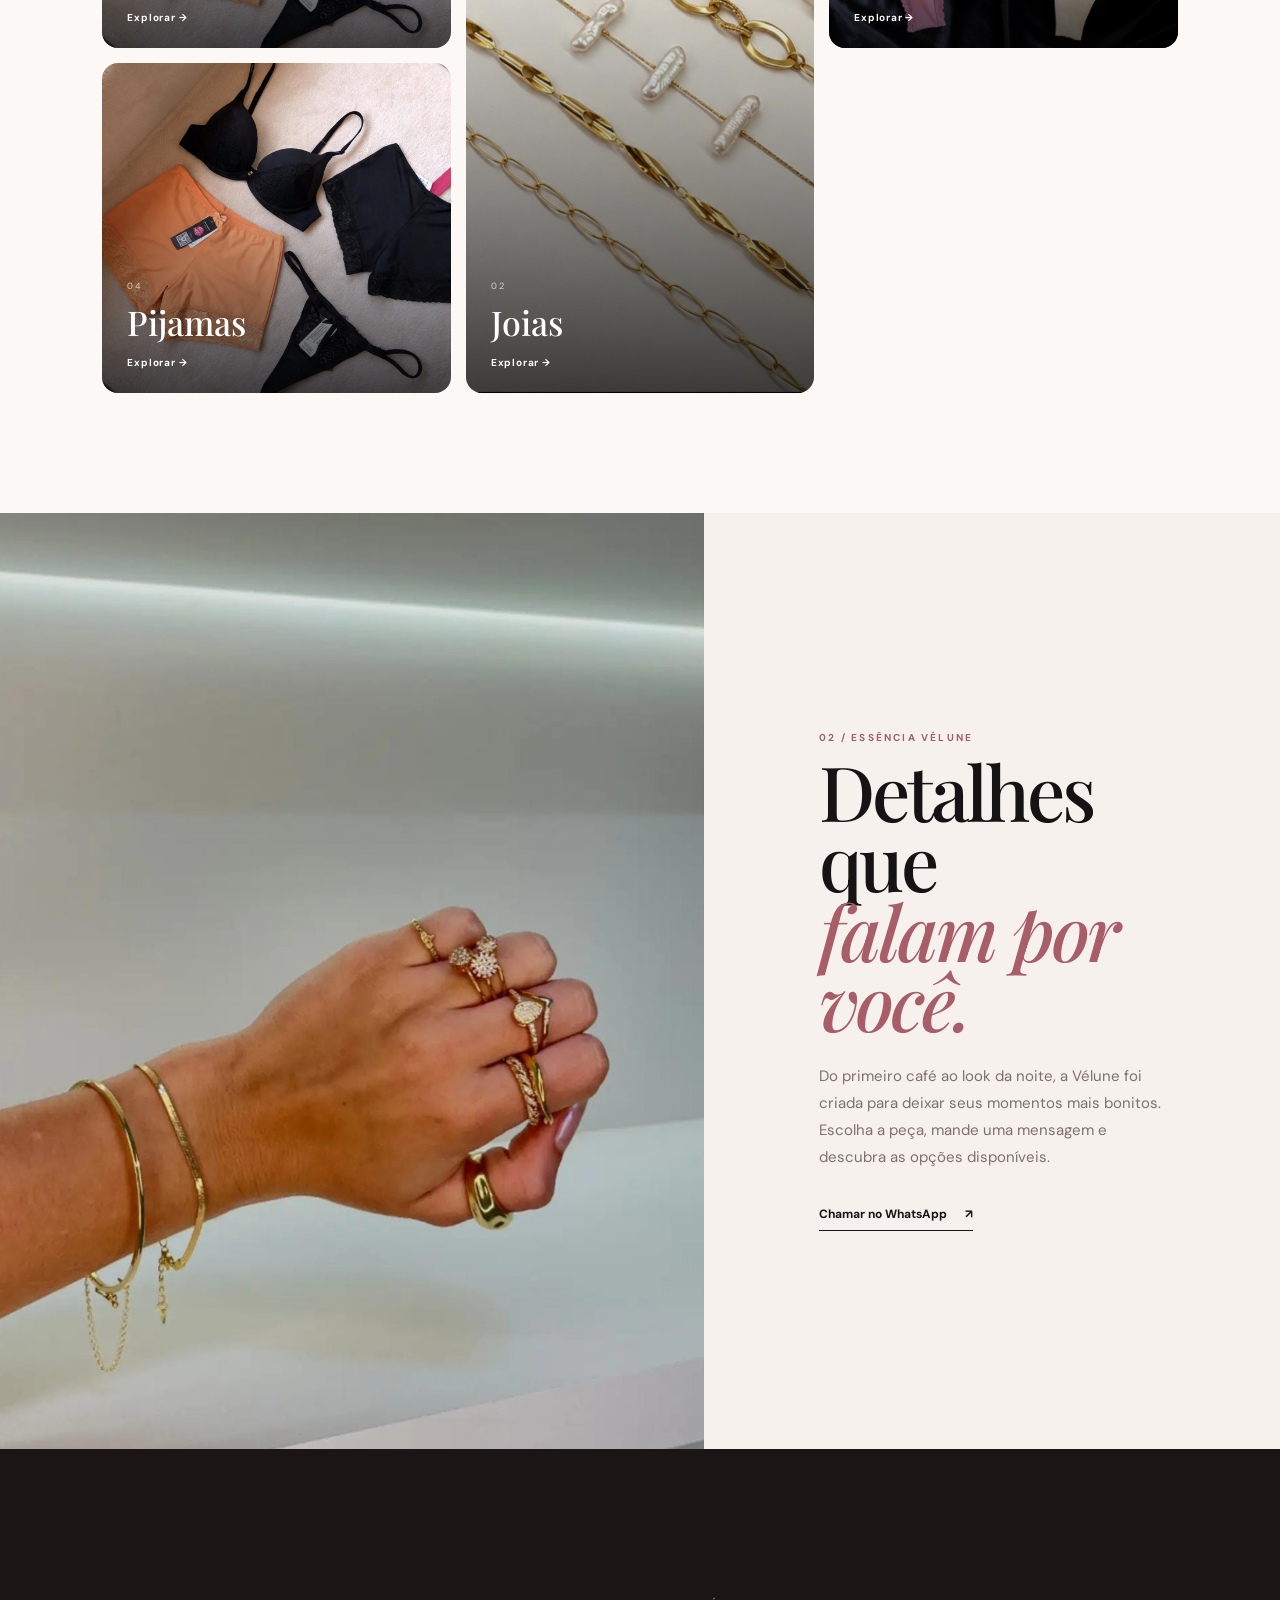
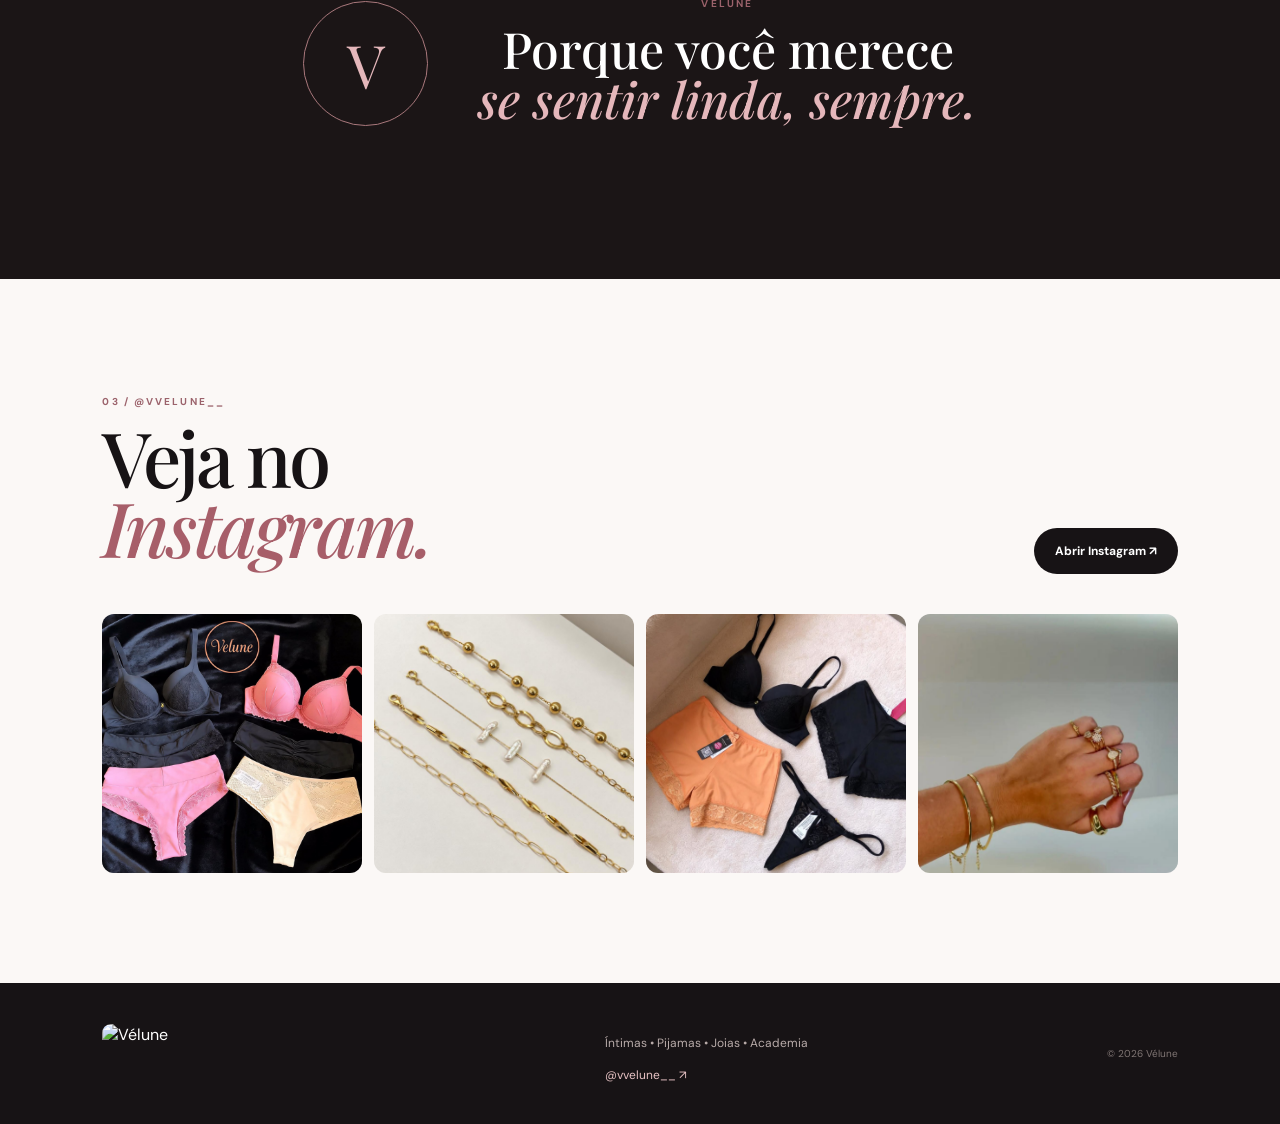
==== commit 2c04f8b2: "Add files via upload" ====
--- a/index.html
+++ b/index.html
@@ -9,13 +9,14 @@
 <link rel="preconnect" href="https://fonts.gstatic.com" crossorigin>
 <link href="https://fonts.googleapis.com/css2?family=DM+Sans:wght@400;500;600;700&family=Playfair+Display:ital,wght@0,500;0,600;1,500&display=swap" rel="stylesheet">
 <link rel="stylesheet" href="style.css">
+<link rel="icon" type="image/png" href="assets/logo-velune-rosa-claro.png">
 </head>
 <body>
 <div class="cursor"></div>
 <div class="cursor-ring"></div>
 
 <header class="header">
-  <a href="index.html" class="logo"><img src="assets/logo-principal.jpeg" alt="Vélune"></a>
+  <a href="index.html" class="logo"><img src="assets/logo-velune-rosa-claro.png" alt="Vélune"></a>
   <nav class="nav" aria-label="Navegação principal">
     <a href="#colecao">Coleção</a><a href="catalogo.html">Catálogo</a><a href="#sobre">Vélune</a>
     <a href="https://www.instagram.com/vvelune__/" target="_blank" rel="noopener noreferrer">Instagram ↗</a>
@@ -39,7 +40,7 @@
   <div class="hero-gallery reveal">
     <div class="hero-main float"><img src="assets/intimas-variedades.jpeg" alt="Peças Vélune"></div>
     <div class="hero-side float-slow"><img src="assets/joias-mao.jpeg" alt="Joias Vélune"></div>
-    <div class="circle-stamp">VÉLUNE<br><small>FEEL BEAUTIFUL</small></div>
+    <div class="hero-logo-mark"><img src="assets/logo-velune-rosa-claro.png" alt="Vélune — Íntimas e Joias"></div>
   </div>
   <div class="scroll">SCROLL <span>↓</span></div>
 </section>
@@ -94,7 +95,7 @@
 </section>
 </main>
 
-<footer><div class="footer-logo"><img src="assets/logo-principal.jpeg" alt="Vélune"></div><div><p>Íntimas • Pijamas • Joias • Academia</p><a href="https://www.instagram.com/vvelune__/" target="_blank" rel="noopener noreferrer">@vvelune__ ↗</a></div><small>© 2026 Vélune</small></footer>
+<footer><div class="footer-logo"><img src="assets/logo-velune-rosa-claro.png" alt="Vélune"></div><div><p>Íntimas • Pijamas • Joias • Academia</p><a href="https://www.instagram.com/vvelune__/" target="_blank" rel="noopener noreferrer">@vvelune__ ↗</a></div><small>© 2026 Vélune</small></footer>
 <script src="script.js"></script>
 </body>
 </html>
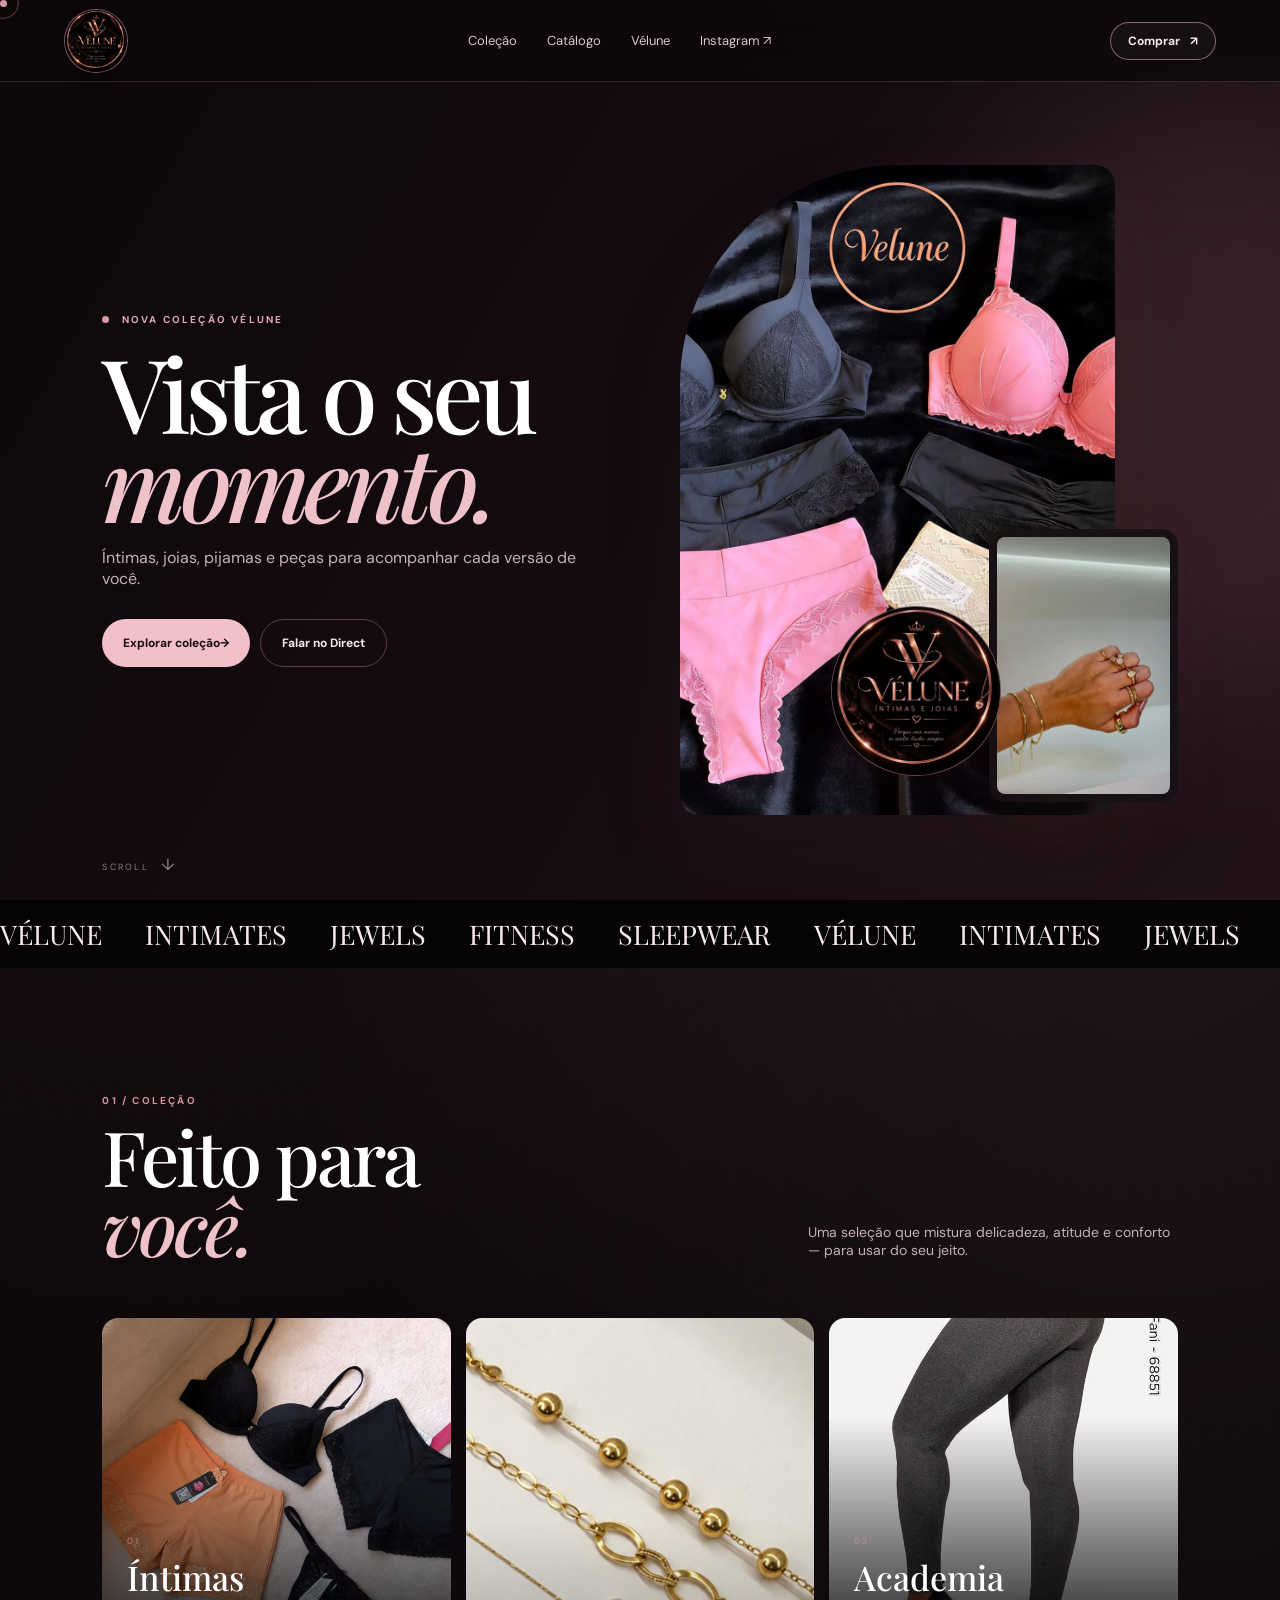
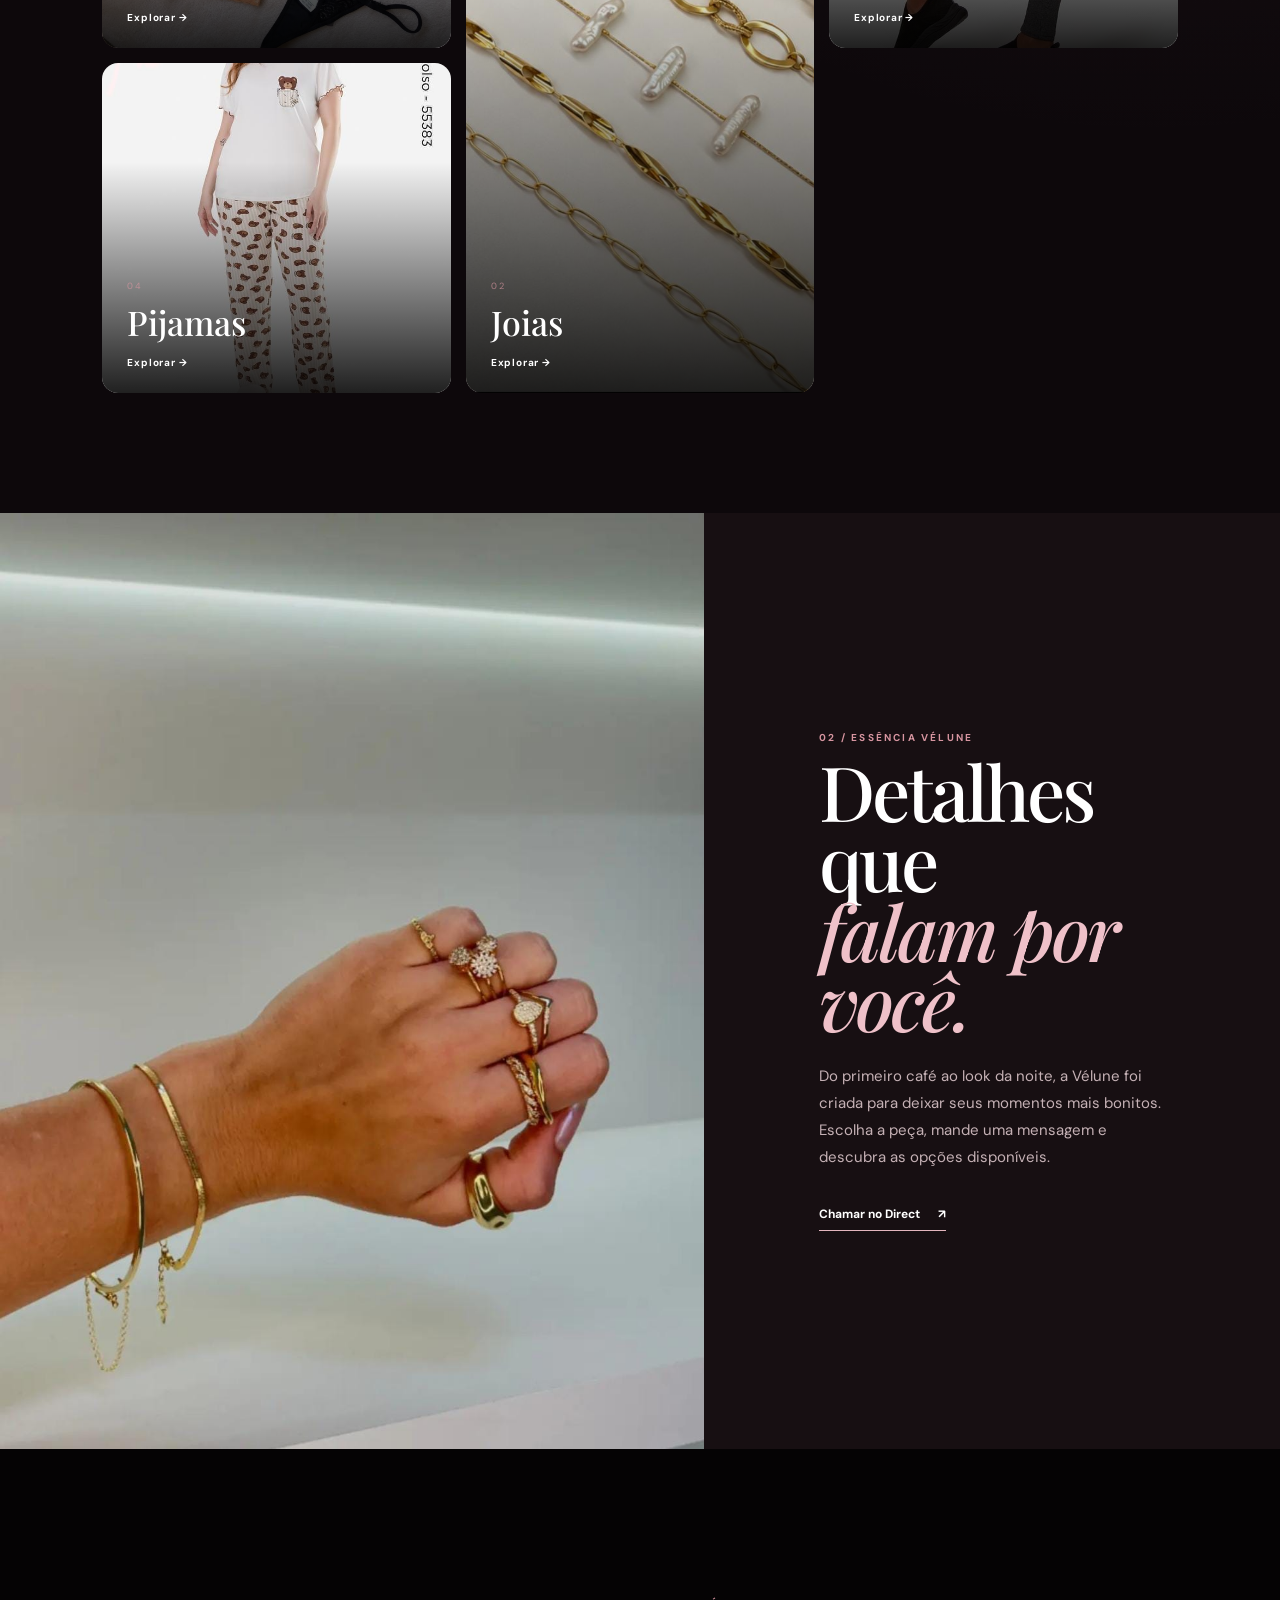
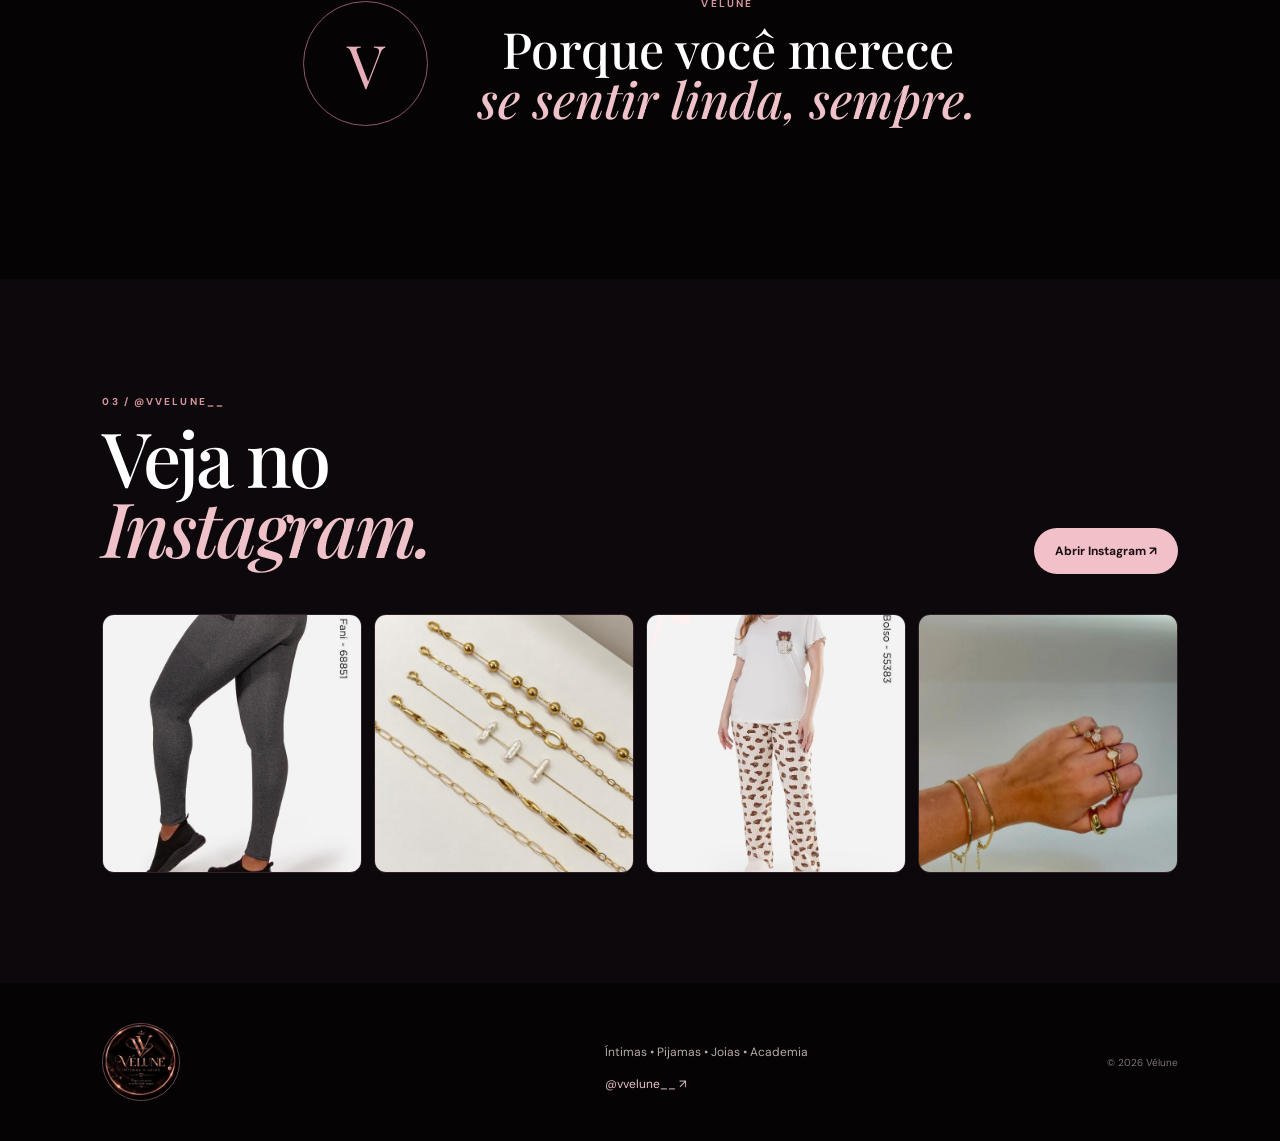
==== commit 5c20b174: "Add files via upload" ====
--- a/index.html
+++ b/index.html
@@ -9,14 +9,14 @@
 <link rel="preconnect" href="https://fonts.gstatic.com" crossorigin>
 <link href="https://fonts.googleapis.com/css2?family=DM+Sans:wght@400;500;600;700&family=Playfair+Display:ital,wght@0,500;0,600;1,500&display=swap" rel="stylesheet">
 <link rel="stylesheet" href="style.css">
-<link rel="icon" type="image/png" href="assets/logo-velune-rosa-claro.png">
+<link rel="icon" type="image/png" href="assets/logo-velune-redonda.jpeg">
 </head>
 <body>
 <div class="cursor"></div>
 <div class="cursor-ring"></div>
 
 <header class="header">
-  <a href="index.html" class="logo"><img src="assets/logo-velune-rosa-claro.png" alt="Vélune"></a>
+  <a href="index.html" class="logo"><img src="assets/logo-velune-redonda.jpeg" alt="Vélune"></a>
   <nav class="nav" aria-label="Navegação principal">
     <a href="#colecao">Coleção</a><a href="catalogo.html">Catálogo</a><a href="#sobre">Vélune</a>
     <a href="https://www.instagram.com/vvelune__/" target="_blank" rel="noopener noreferrer">Instagram ↗</a>
@@ -34,13 +34,13 @@
     <p>Íntimas, joias, pijamas e peças para acompanhar cada versão de você.</p>
     <div class="hero-buttons">
       <a class="btn btn-dark" href="catalogo.html">Explorar coleção <b>→</b></a>
-      <a class="btn btn-light" href="https://wa.me/5548996984121" target="_blank" rel="noopener noreferrer">Falar no WhatsApp</a>
+      <a class="btn btn-light" href="https://ig.me/m/vvelune__" target="_blank" rel="noopener noreferrer">Falar no Direct</a>
     </div>
   </div>
   <div class="hero-gallery reveal">
-    <div class="hero-main float"><img src="assets/intimas-variedades.jpeg" alt="Peças Vélune"></div>
+    <div class="hero-main float"><img src="assets/lingerie-variedades-nova.jpeg" alt="Peças Vélune"></div>
     <div class="hero-side float-slow"><img src="assets/joias-mao.jpeg" alt="Joias Vélune"></div>
-    <div class="hero-logo-mark"><img src="assets/logo-velune-rosa-claro.png" alt="Vélune — Íntimas e Joias"></div>
+    <div class="hero-logo-mark"><img src="assets/logo-velune-redonda.jpeg" alt="Vélune — Íntimas e Joias"></div>
   </div>
   <div class="scroll">SCROLL <span>↓</span></div>
 </section>
@@ -59,11 +59,11 @@
       <div class="overlay"></div><div class="card-copy"><span>02</span><h3>Joias</h3><b>Explorar →</b></div>
     </a>
     <a class="collection-card reveal" href="catalogo.html#fitness">
-      <img src="assets/intimas-variedades.jpeg" alt="Academia — consulte os modelos disponíveis">
+      <img src="assets/legging-bolso.jpeg" alt="Legging para academia">
       <div class="overlay"></div><div class="card-copy"><span>03</span><h3>Academia</h3><b>Explorar →</b></div>
     </a>
     <a class="collection-card reveal" href="catalogo.html#pijamas">
-      <img src="assets/intimas-conjunto.jpeg" alt="Pijamas — consulte os modelos disponíveis">
+      <img src="assets/pijama-teddy-frente.jpeg" alt="Pijama Teddy">
       <div class="overlay"></div><div class="card-copy"><span>04</span><h3>Pijamas</h3><b>Explorar →</b></div>
     </a>
   </div>
@@ -75,7 +75,7 @@
     <small>02 / ESSÊNCIA VÉLUNE</small>
     <h2>Detalhes que<br><i>falam por você.</i></h2>
     <p>Do primeiro café ao look da noite, a Vélune foi criada para deixar seus momentos mais bonitos. Escolha a peça, mande uma mensagem e descubra as opções disponíveis.</p>
-    <a class="underlink" href="https://wa.me/5548996984121" target="_blank" rel="noopener noreferrer">Chamar no WhatsApp <span>↗</span></a>
+    <a class="underlink" href="https://ig.me/m/vvelune__" target="_blank" rel="noopener noreferrer">Chamar no Direct <span>↗</span></a>
   </div>
 </section>
 
@@ -87,15 +87,15 @@
 <section class="instagram">
   <div class="ig-head reveal"><div><small>03 / @VVELUNE__</small><h2>Veja no<br><i>Instagram.</i></h2></div><a href="https://www.instagram.com/vvelune__/" target="_blank" rel="noopener noreferrer" class="btn btn-dark">Abrir Instagram ↗</a></div>
   <div class="ig-grid">
-    <img class="reveal" src="assets/intimas-variedades.jpeg" alt="">
-    <img class="reveal" src="assets/joias-colecao.jpeg" alt="">
-    <img class="reveal" src="assets/intimas-conjunto.jpeg" alt="">
-    <img class="reveal" src="assets/joias-mao.jpeg" alt="">
+    <img class="reveal" src="assets/legging-bolso.jpeg" alt="">
+    <img class="reveal" src="assets/joias-novidades.jpeg" alt="">
+    <img class="reveal" src="assets/pijama-teddy-frente.jpeg" alt="">
+    <img class="reveal" src="assets/joias-mao-nova.jpeg" alt="">
   </div>
 </section>
 </main>
 
-<footer><div class="footer-logo"><img src="assets/logo-velune-rosa-claro.png" alt="Vélune"></div><div><p>Íntimas • Pijamas • Joias • Academia</p><a href="https://www.instagram.com/vvelune__/" target="_blank" rel="noopener noreferrer">@vvelune__ ↗</a></div><small>© 2026 Vélune</small></footer>
+<footer><div class="footer-logo"><img src="assets/logo-velune-redonda.jpeg" alt="Vélune"></div><div><p>Íntimas • Pijamas • Joias • Academia</p><a href="https://www.instagram.com/vvelune__/" target="_blank" rel="noopener noreferrer">@vvelune__ ↗</a></div><small>© 2026 Vélune</small></footer>
 <script src="script.js"></script>
 </body>
 </html>
--- a/style.css
+++ b/style.css
@@ -53,3 +53,158 @@
 }
 
 .whatsapp-link{font-weight:600}.whatsapp-link:hover{color:#7d5b58}
+
+/* Identidade visual Vélune */
+.logo{
+  display:flex;
+  align-items:center;
+  width:108px;
+  height:58px;
+  overflow:visible;
+}
+.logo img{
+  width:100%;
+  height:100%;
+  object-fit:contain;
+  object-position:center;
+  filter:drop-shadow(0 4px 12px rgba(117,69,61,.10));
+  transition:transform .35s ease, filter .35s ease;
+}
+.logo:hover img{
+  transform:scale(1.04);
+  filter:drop-shadow(0 7px 18px rgba(117,69,61,.18));
+}
+.footer-logo{
+  width:135px;
+  height:78px;
+  display:flex;
+  align-items:center;
+}
+.footer-logo img{
+  width:100%;
+  height:100%;
+  object-fit:contain;
+}
+.hero-logo-mark{
+  position:absolute;
+  left:50%;
+  bottom:5%;
+  transform:translateX(-50%);
+  width:180px;
+  height:180px;
+  z-index:4;
+  pointer-events:none;
+  opacity:.92;
+  filter:drop-shadow(0 12px 30px rgba(44,15,14,.28));
+  animation:logoFloat 5s ease-in-out infinite;
+}
+.hero-logo-mark img{
+  width:100%;
+  height:100%;
+  object-fit:contain;
+}
+@keyframes logoFloat{
+  0%,100%{transform:translateX(-50%) translateY(0) rotate(-1deg)}
+  50%{transform:translateX(-50%) translateY(-10px) rotate(1deg)}
+}
+@media(max-width:850px){
+  .logo{width:88px;height:52px}
+  .footer-logo{width:115px;height:68px}
+  .hero-logo-mark{width:125px;height:125px;bottom:3%}
+}
+@media(prefers-reduced-motion:reduce){
+  .hero-logo-mark{animation:none}
+}
+
+/* Logo Vélune retangular */
+.logo{
+  width:150px;
+  height:58px;
+  display:flex;
+  align-items:center;
+  overflow:hidden;
+  border-radius:4px;
+}
+.logo img{
+  width:100%;
+  height:100%;
+  object-fit:cover;
+  object-position:center;
+  filter:none;
+  transform:none;
+}
+.logo:hover img{
+  transform:scale(1.015);
+  filter:brightness(1.04);
+}
+.hero-logo-mark{
+  width:min(720px, 72vw);
+  height:auto;
+  aspect-ratio:16/6.7;
+  left:50%;
+  bottom:6%;
+  border-radius:8px;
+  overflow:hidden;
+  opacity:.97;
+  animation:logoFloat 5s ease-in-out infinite;
+}
+.hero-logo-mark img{
+  width:100%;
+  height:100%;
+  object-fit:cover;
+  object-position:center;
+}
+.footer-logo{
+  width:190px;
+  height:76px;
+  overflow:hidden;
+  border-radius:5px;
+}
+.footer-logo img{
+  width:100%;
+  height:100%;
+  object-fit:cover;
+}
+@media(max-width:850px){
+  .logo{width:112px;height:48px}
+  .hero-logo-mark{width:88vw;bottom:4%}
+  .footer-logo{width:150px;height:62px}
+}
+
+/* Nova identidade Vélune: rosa muito claro */
+.logo img,
+.footer-logo img,
+.hero-logo-mark img{
+  object-fit:contain;
+}
+.logo{
+  background:#f9e9ec;
+}
+
+/* VÉLUNE — tema inspirado na logo enviada: preto profundo + rosé metálico */
+:root{--ink:#f7e9eb;--rose:#d79aa5;--rose2:#efc1c9;--cream:#191114;--line:#3a292e;--muted:#c5b1b5;--white:#fff;--site:#0d080b;--panel:#171014}
+html,body{background:var(--site);color:#f7e9eb}
+body{background:radial-gradient(circle at 15% 5%,rgba(160,91,105,.12),transparent 28%),radial-gradient(circle at 90% 20%,rgba(216,151,164,.09),transparent 24%),var(--site)}
+.header{background:rgba(13,8,11,.82);border-bottom:1px solid rgba(215,154,165,.2)}
+.logo{width:64px;height:64px;border-radius:50%;background:#0d080b;border:1px solid rgba(215,154,165,.55);box-shadow:0 8px 25px rgba(0,0,0,.35);overflow:hidden}
+.logo img{width:100%;height:100%;object-fit:cover;border-radius:50%;filter:none}
+.logo:hover img{transform:scale(1.06);filter:brightness(1.06)}
+.nav{color:#d9c7ca}.nav a:after{background:var(--rose)}
+.header-actions{display:flex;gap:8px;align-items:center}.header-btn{border-color:rgba(239,193,201,.5);color:#f7e9eb;background:rgba(255,255,255,.03)}.header-btn.secondary{border-color:#3a292e;color:#d8c3c7}
+.hero{background:linear-gradient(120deg,#0d080b 0%,#140b0f 52%,#221217 100%)}
+.hero-bg{background:#d78f9d;opacity:.13}.pill{color:#e1aab3}.pill span{background:var(--rose)}
+.hero h1,.section h2,.editorial h2,.ig-head h2,.catalog-hero h1{color:#fff}.hero h1 i,.section h2 i,.editorial h2 i,.statement h2 i,.ig-head h2 i,.catalog-hero h1 i{color:var(--rose2)}
+.hero-content>p,.section-top>p,.editorial-copy p,.catalog-hero p{color:var(--muted)}
+.btn-dark{background:#f2c0c8;color:#1a0f12}.btn-light{background:transparent;border-color:#5b3c43;color:#f7e9eb}.btn:hover{box-shadow:0 15px 35px rgba(215,154,165,.16)}
+.hero-side{border-color:#171014}.circle-stamp{background:#e8b4be;color:#180d10}.circle-stamp small{color:#3d2227}
+.ticker{background:#050304;color:#f8e9eb}.ticker span{color:var(--rose)}
+.section{background:transparent}.collection-card,.product{background:var(--panel);border-color:#3a292e}.overlay{background:linear-gradient(transparent 30%,#000d)}
+.card-copy span,.section-top small,.editorial small,.statement small,.ig-head small,.catalog-hero small,.product-info small{color:#d795a0}
+.editorial{background:#170f12}.editorial-copy{color:#fff}.underlink{border-color:#e4b6be}.statement{background:#050304}.statement-mark{border-color:#8e5963;color:#e5aeb8}
+.instagram{background:transparent}.ig-grid img{border:1px solid #2f2226}
+footer{background:#050304}.catalog-hero{background:radial-gradient(circle at 75% 20%,rgba(216,151,164,.2),transparent 30%),#0d080b}.filters{background:rgba(13,8,11,.92);border-bottom-color:#332329}.filters button{background:#171014;color:#e9dadd;border-color:#3a292e}.filters button.active,.filters button:hover{background:#f0bec7;color:#1b0e12;border-color:#f0bec7}
+.product-info h3{color:#fff}.product-info strong{color:#e9dadd}.product-info a{border-top-color:#3a292e}.product-info .direct-link{color:#f0b9c2}.product-info .whatsapp-link{color:#bfaeb2;border-top:0;padding-top:7px}
+.catalog-bottom{background:linear-gradient(135deg,#2a171d,#171014);border:1px solid #4b3037}.catalog-bottom h2{color:#fff}.catalog-bottom p{color:#c7b3b7}
+.footer-logo{width:78px;height:78px;border-radius:50%;overflow:hidden;border:1px solid rgba(215,154,165,.45)}.footer-logo img{width:100%;height:100%;object-fit:cover;border-radius:50%}
+.hero-logo-mark{width:170px;height:170px;border-radius:50%;overflow:hidden;border:1px solid rgba(215,154,165,.45);background:#0d080b}.hero-logo-mark img{object-fit:cover;border-radius:50%}
+@media(max-width:850px){.logo{width:54px;height:54px}.nav{background:rgba(18,10,14,.98);border-color:#3a292e}.nav a{color:#eadcdf}.nav a:hover{background:#27171c}.hero{background:#0d080b}.footer-logo{width:70px;height:70px}.hero-logo-mark{width:120px;height:120px}.header-actions .secondary{display:none}}
